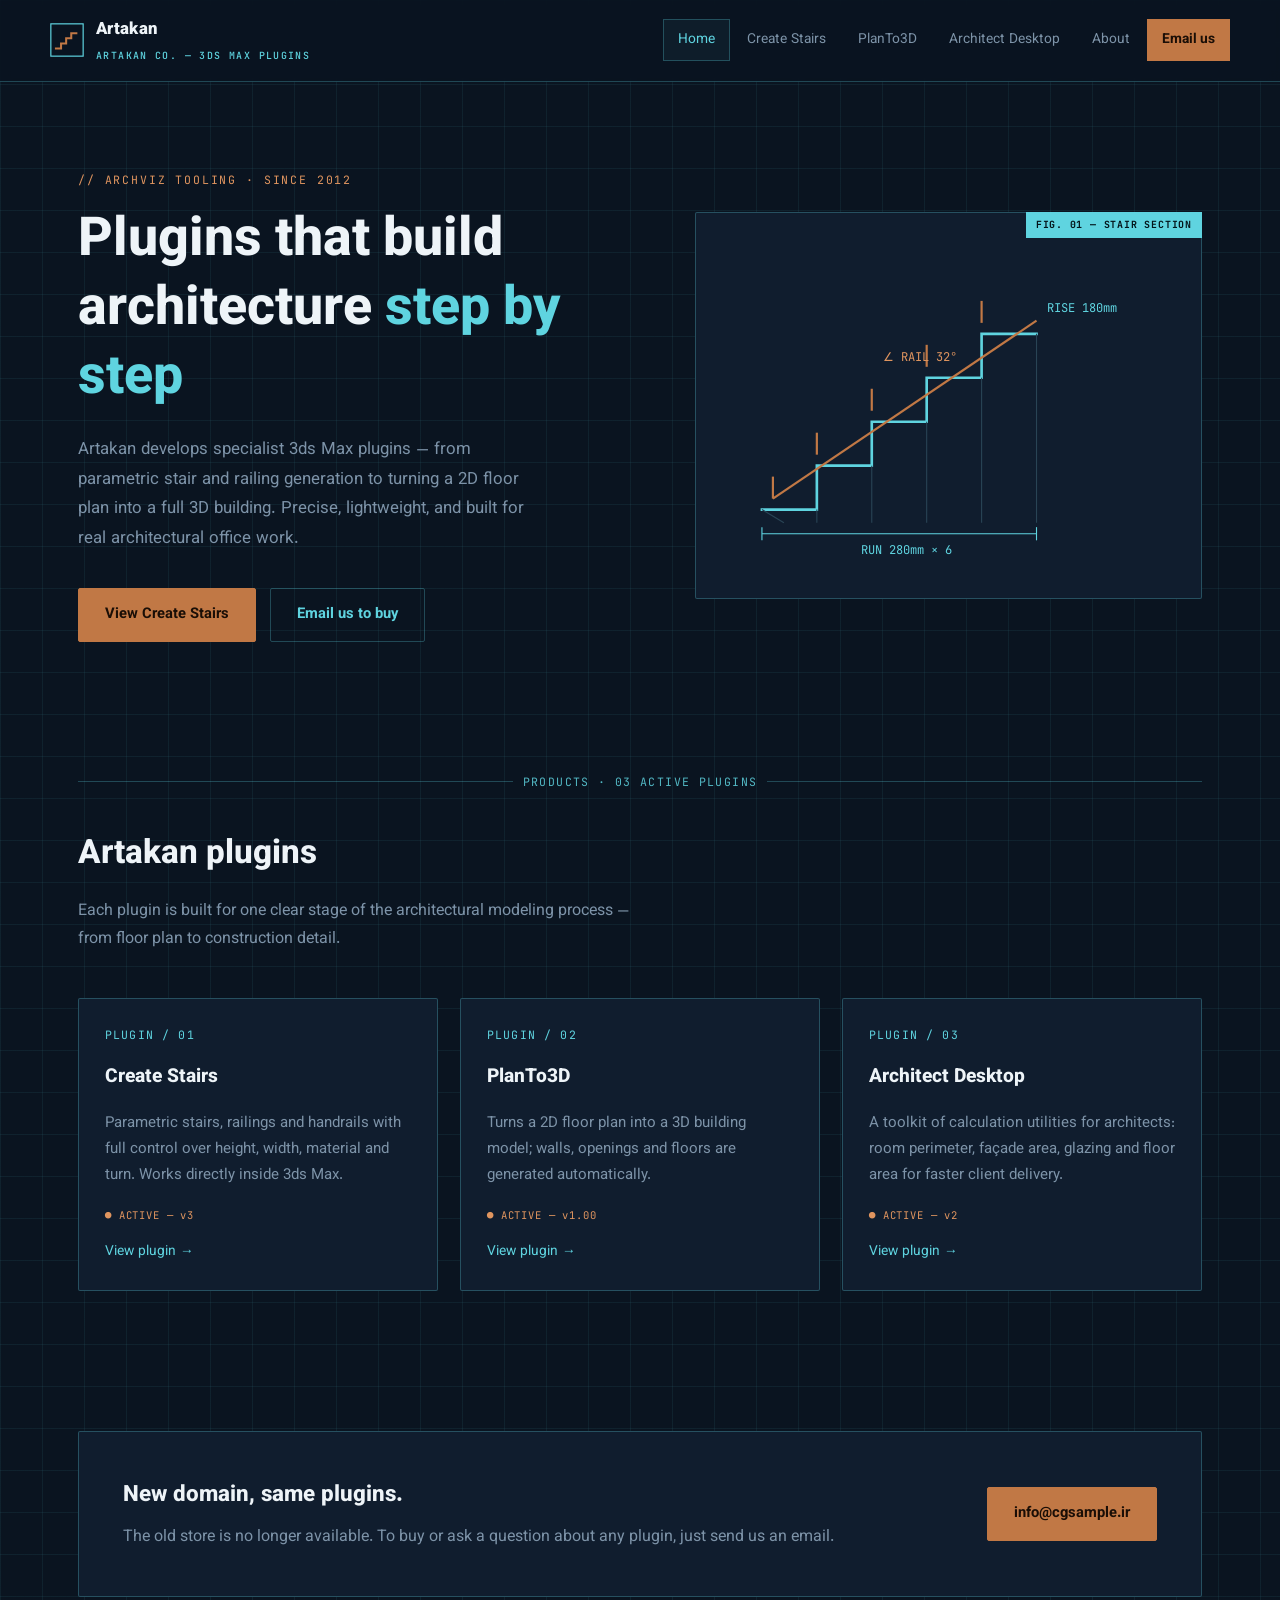
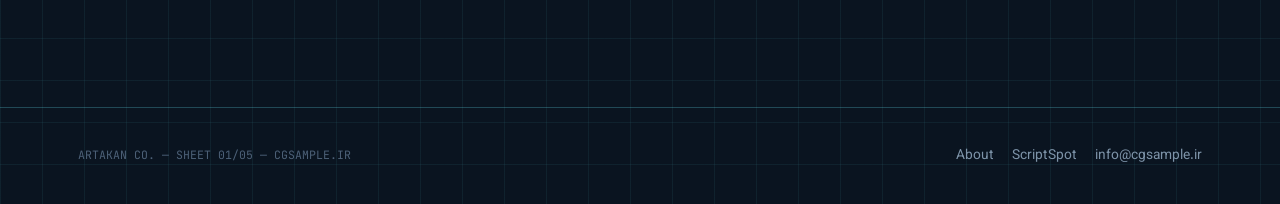
==== index.html @ 7e3c77ea "Update index.html" ====
<!DOCTYPE html>
<html lang="en" dir="ltr">
<head>
<meta charset="UTF-8">
<meta name="viewport" content="width=device-width, initial-scale=1.0">
<title>Artakan | Professional 3ds Max Plugins</title>
<meta name="description" content="Artakan builds specialist 3ds Max plugins for architecture and interior design: Create Stairs, PlanTo3D and Architect Desktop.">
<link rel="stylesheet" href="assets/style.css">
</head>
<body>

<header class="titleblock">
  <div class="wrap tb-row">
    <div class="tb-brand">
      <svg class="tb-mark" viewBox="0 0 40 40" fill="none">
        <rect x="1" y="1" width="38" height="38" stroke="#5fd4e0" stroke-width="1.4"/>
        <path d="M7 30h6v-6h6v-6h6v-6h6" stroke="#c17845" stroke-width="2.4" stroke-linecap="square"/>
      </svg>
      <div class="tb-name">Artakan<span>ARTAKAN CO. — 3DS MAX PLUGINS</span></div>
    </div>
    <nav class="tb-nav">
      <a href="/" class="active">Home</a>
      <a href="/plugin/artakan-create-stairs">Create Stairs</a>
      <a href="planto3d.html">PlanTo3D</a>
      <a href="/plugin/artakan-architect-desktop">Architect Desktop</a>
      <a href="/about">About</a>
      <a href="mailto:info@cgsample.ir" class="tb-cta">Email us</a>
    </nav>
  </div>
</header>

<section class="hero">
  <div class="wrap hero-grid">
    <div>
      <span class="eyebrow">// ARCHVIZ TOOLING · SINCE 2012</span>
      <h1>Plugins that build architecture <em>step by step</em></h1>
      <p class="lead">Artakan develops specialist 3ds Max plugins — from parametric stair and railing generation to turning a 2D floor plan into a full 3D building. Precise, lightweight, and built for real architectural office work.</p>
      <div class="hero-actions">
        <a href="/plugin/artakan-create-stairs" class="btn btn-primary">View Create Stairs</a>
        <a href="mailto:info@cgsample.ir" class="btn btn-ghost">Email us to buy</a>
      </div>
    </div>

    <div class="blueprint-card">
      <span class="tag">FIG. 01 — STAIR SECTION</span>
      <svg class="stair-draw" viewBox="0 0 420 300" fill="none" xmlns="http://www.w3.org/2000/svg">
        <path d="M40 250 H90 V210 H140 V170 H190 V130 H240 V90 H290" stroke="#5fd4e0" stroke-width="2.4" stroke-linecap="square"/>
        <path d="M40 250 L60 262 M90 250 L90 262 M140 210 L140 262 M190 170 L190 262 M240 130 L240 262 M290 90 L290 262" stroke="#294455" stroke-width="1"/>
        <path d="M50 240 L290 78" stroke="#c17845" stroke-width="2"/>
        <line x1="50" y1="240" x2="50" y2="220" stroke="#c17845" stroke-width="2"/>
        <line x1="90" y1="200" x2="90" y2="180" stroke="#c17845" stroke-width="2"/>
        <line x1="140" y1="160" x2="140" y2="140" stroke="#c17845" stroke-width="2"/>
        <line x1="190" y1="120" x2="190" y2="100" stroke="#c17845" stroke-width="2"/>
        <line x1="240" y1="80" x2="240" y2="60" stroke="#c17845" stroke-width="2"/>
        <line x1="40" y1="272" x2="290" y2="272" stroke="#5fd4e0" stroke-width="1"/>
        <line x1="40" y1="266" x2="40" y2="278" stroke="#5fd4e0" stroke-width="1"/>
        <line x1="290" y1="266" x2="290" y2="278" stroke="#5fd4e0" stroke-width="1"/>
        <text class="dim-text" x="130" y="290" fill="#5fd4e0" font-family="JetBrains Mono, monospace" font-size="11">RUN 280mm × 6</text>
        <text class="dim-text" x="300" y="70" fill="#5fd4e0" font-family="JetBrains Mono, monospace" font-size="11">RISE 180mm</text>
        <text class="dim-text" x="150" y="115" fill="#e0955f" font-family="JetBrains Mono, monospace" font-size="11">∠ RAIL 32°</text>
      </svg>
    </div>
  </div>
</section>

<section>
  <div class="wrap">
    <div class="dim"><span class="dim-label">PRODUCTS · 03 ACTIVE PLUGINS</span></div>
    <div class="section-head">
      <h2>Artakan plugins</h2>
      <p>Each plugin is built for one clear stage of the architectural modeling process — from floor plan to construction detail.</p>
    </div>

    <div class="grid-3">
      <div class="card">
        <span class="num">PLUGIN / 01</span>
        <h3>Create Stairs</h3>
        <p>Parametric stairs, railings and handrails with full control over height, width, material and turn. Works directly inside 3ds Max.</p>
        <span class="status">● ACTIVE — v3</span>
        <a href="/plugin/artakan-create-stairs" class="card-link">View plugin →</a>
      </div>
      <div class="card">
        <span class="num">PLUGIN / 02</span>
        <h3>PlanTo3D</h3>
        <p>Turns a 2D floor plan into a 3D building model; walls, openings and floors are generated automatically.</p>
        <span class="status">● ACTIVE — v1.00</span>
        <a href="planto3d.html" class="card-link">View plugin →</a>
      </div>
      <div class="card">
        <span class="num">PLUGIN / 03</span>
        <h3>Architect Desktop</h3>
        <p>A toolkit of calculation utilities for architects: room perimeter, façade area, glazing and floor area for faster client delivery.</p>
        <span class="status">● ACTIVE — v2</span>
        <a href="architect-desktop.html" class="card-link">View plugin →</a>
      </div>
    </div>
  </div>
</section>

<section>
  <div class="wrap">
    <div class="cta-band">
      <div>
        <h3>New domain, same plugins.</h3>
        <p>The old store is no longer available. To buy or ask a question about any plugin, just send us an email.</p>
      </div>
      <a href="mailto:info@cgsample.ir" class="btn btn-primary">info@cgsample.ir</a>
    </div>
  </div>
</section>

<footer>
  <div class="wrap foot-row">
    <span class="mono">ARTAKAN CO. — SHEET 01/05 — CGSAMPLE.IR</span>
    <div class="foot-links">
      <a href="about.html">About</a>
      <a href="https://www.scriptspot.com/3ds-max/scripts/create-stairs">ScriptSpot</a>
      <a href="mailto:info@cgsample.ir">info@cgsample.ir</a>
    </div>
  </div>
</footer>

</body>
</html>
---- assets/style.css ----
/* ===========================================================
   Artakan Company — design tokens
   Concept: the site itself is a drafting sheet. Every plugin
   is an architectural drawing: grid paper, dimension lines,
   a title block, and a staircase that draws itself.
   =========================================================== */

@import url('https://fonts.googleapis.com/css2?family=Vazirmatn:wght@400;500;700;800;900&family=JetBrains+Mono:wght@400;500;700&display=swap');

:root{
  --bg-deep:      #0a1420;
  --bg-panel:     #101d2e;
  --bg-panel-2:   #0d1826;
  --line-cyan:    #5fd4e0;
  --line-cyan-dim:rgba(95,212,224,.28);
  --grid-line:    rgba(95,212,224,.07);
  --copper:       #c17845;
  --copper-bright:#e0955f;
  --text-primary: #eef4f8;
  --text-muted:   #7d93a8;
  --text-dim:     #4d6178;
  --radius: 2px;
}

*{ box-sizing:border-box; }
html{ scroll-behavior:smooth; }

body{
  margin:0;
  background:
    linear-gradient(var(--grid-line) 1px, transparent 1px),
    linear-gradient(90deg, var(--grid-line) 1px, transparent 1px),
    var(--bg-deep);
  background-size: 42px 42px, 42px 42px, auto;
  color:var(--text-primary);
  font-family:'Vazirmatn', sans-serif;
  direction:ltr;
  line-height:1.75;
}

.mono{ font-family:'JetBrains Mono', monospace; direction:ltr; }

a{ color:inherit; text-decoration:none; }
img{ max-width:100%; display:block; }
h1,h2,h3{ margin:0; font-weight:800; }
p{ margin:0; }

.wrap{ max-width:1180px; margin:0 auto; padding:0 28px; }

/* ---------- title-block header ---------- */
header.titleblock{
  border-bottom:1px solid var(--line-cyan-dim);
  background:rgba(10,20,32,.88);
  backdrop-filter:blur(6px);
  position:sticky; top:0; z-index:50;
}
.tb-row{
  display:flex; align-items:center; justify-content:space-between;
  padding:16px 0;
}
.tb-brand{ display:flex; align-items:center; gap:12px; }
.tb-mark{ width:34px; height:34px; flex:none; }
.tb-name{ font-weight:900; font-size:1.05rem; letter-spacing:.02em; }
.tb-name span{ display:block; font-family:'JetBrains Mono',monospace; direction:ltr; font-size:.62rem; font-weight:500; color:var(--line-cyan); letter-spacing:.14em; margin-top:2px; }

nav.tb-nav{ display:flex; gap:2px; align-items:center; }
nav.tb-nav a{
  font-size:.86rem; padding:8px 14px; border:1px solid transparent;
  color:var(--text-muted); transition:.15s;
}
nav.tb-nav a:hover, nav.tb-nav a.active{
  color:var(--line-cyan); border-color:var(--line-cyan-dim);
  background:rgba(95,212,224,.05);
}
.tb-cta{
  background:var(--copper) !important; color:#1a0e06 !important; font-weight:700;
  border-color:var(--copper) !important;
}
.tb-cta:hover{ background:var(--copper-bright) !important; }

/* ---------- dimension-line divider (structural device) ---------- */
.dim{
  display:flex; align-items:center; gap:10px;
  color:var(--line-cyan); margin:0 0 34px;
  font-family:'JetBrains Mono',monospace; font-size:.72rem; letter-spacing:.12em;
  direction:ltr;
}
.dim::before, .dim::after{ content:''; flex:1; height:1px; background:var(--line-cyan-dim); position:relative; }
.dim::before{ margin-left:0; }
.dim-label{ white-space:nowrap; opacity:.85; }

/* ---------- hero ---------- */
.hero{ padding:88px 0 60px; position:relative; overflow:hidden; }
.hero-grid{ display:grid; grid-template-columns:1.05fr .95fr; gap:56px; align-items:center; }
.eyebrow{
  font-family:'JetBrains Mono',monospace; direction:ltr; text-align:left;
  font-size:.72rem; letter-spacing:.16em; color:var(--copper-bright);
  margin-bottom:18px; display:block;
}
.hero h1{ font-size:clamp(2.1rem,4.2vw,3.4rem); line-height:1.28; }
.hero h1 em{ font-style:normal; color:var(--line-cyan); }
.hero p.lead{ color:var(--text-muted); font-size:1.05rem; margin-top:22px; max-width:52ch; }
.hero-actions{ display:flex; gap:14px; margin-top:34px; flex-wrap:wrap; }

.btn{
  display:inline-flex; align-items:center; gap:8px;
  padding:13px 26px; border-radius:var(--radius); font-weight:700; font-size:.92rem;
  border:1px solid var(--line-cyan-dim); transition:.15s;
}
.btn-primary{ background:var(--copper); color:#1a0e06; border-color:var(--copper); }
.btn-primary:hover{ background:var(--copper-bright); transform:translateY(-1px); }
.btn-ghost{ color:var(--line-cyan); }
.btn-ghost:hover{ background:rgba(95,212,224,.08); }

/* staircase blueprint drawing */
.blueprint-card{
  border:1px solid var(--line-cyan-dim); background:var(--bg-panel);
  border-radius:var(--radius); padding:22px; position:relative;
}
.blueprint-card .tag{
  position:absolute; top:-1px; right:-1px; background:var(--line-cyan); color:#04141a;
  font-family:'JetBrains Mono',monospace; font-size:.62rem; font-weight:700;
  padding:4px 10px; letter-spacing:.08em; direction:ltr;
}
.stair-draw path, .stair-draw line{
  stroke-dasharray: 900; stroke-dashoffset:900;
  animation: draw 2.6s ease forwards;
}
.stair-draw .dim-text{ opacity:0; animation: fadein .6s ease forwards; animation-delay:2.2s; }
@keyframes draw{ to{ stroke-dashoffset:0; } }
@keyframes fadein{ to{ opacity:1; } }
@media (prefers-reduced-motion:reduce){
  .stair-draw path, .stair-draw line{ animation:none; stroke-dashoffset:0; }
  .stair-draw .dim-text{ animation:none; opacity:1; }
}

/* ---------- sections ---------- */
section{ padding:70px 0; }
.section-head{ max-width:64ch; margin-bottom:44px; }
.section-head h2{ font-size:clamp(1.5rem,2.6vw,2.1rem); }
.section-head p{ color:var(--text-muted); margin-top:14px; }

/* product cards */
.grid-3{ display:grid; grid-template-columns:repeat(3,1fr); gap:22px; }
.card{
  background:var(--bg-panel); border:1px solid var(--line-cyan-dim);
  border-radius:var(--radius); padding:26px; display:flex; flex-direction:column; gap:16px;
  transition:.2s; position:relative; overflow:hidden;
}
.card:hover{ border-color:var(--line-cyan); transform:translateY(-3px); }
.card .num{ font-family:'JetBrains Mono',monospace; color:var(--line-cyan); font-size:.72rem; letter-spacing:.1em; direction:ltr; }
.card h3{ font-size:1.2rem; }
.card p{ color:var(--text-muted); font-size:.94rem; }
.card .status{
  font-family:'JetBrains Mono',monospace; font-size:.66rem; direction:ltr;
  color:var(--copper-bright); letter-spacing:.08em; margin-top:auto;
}
.card-link{ font-size:.86rem; color:var(--line-cyan); display:inline-flex; align-items:center; gap:6px; }

/* feature list with dimension tick style */
.feature-list{ display:grid; grid-template-columns:repeat(2,1fr); gap:18px; }
.feature{ display:flex; gap:14px; align-items:flex-start; padding:16px 0; border-top:1px solid var(--grid-line); }
.feature .idx{ font-family:'JetBrains Mono',monospace; color:var(--copper-bright); font-size:.78rem; padding-top:2px; direction:ltr; }
.feature h4{ font-size:1rem; margin:0 0 6px; font-weight:700; }
.feature p{ color:var(--text-muted); font-size:.9rem; }

/* product hero image panel */
.shot{
  border:1px solid var(--line-cyan-dim); background:var(--bg-panel); border-radius:var(--radius);
  padding:14px;
}
.shot img{ border-radius:1px; }

/* CTA band */
.cta-band{
  background:var(--bg-panel); border:1px solid var(--line-cyan-dim); border-radius:var(--radius);
  padding:44px; display:flex; align-items:center; justify-content:space-between; gap:24px; flex-wrap:wrap;
}
.cta-band h3{ font-size:1.4rem; }
.cta-band p{ color:var(--text-muted); margin-top:8px; }

/* about page bits */
.stamp{
  border:1px dashed var(--line-cyan-dim); padding:20px; border-radius:var(--radius);
  font-family:'JetBrains Mono',monospace; font-size:.78rem; color:var(--text-muted); direction:ltr;
  text-align:left;
}

/* footer as title-block stamp */
footer{ border-top:1px solid var(--line-cyan-dim); padding:36px 0; margin-top:40px; }
.foot-row{ display:flex; justify-content:space-between; flex-wrap:wrap; gap:18px; align-items:center; }
.foot-row .mono{ color:var(--text-dim); font-size:.72rem; }
.foot-links{ display:flex; gap:18px; }
.foot-links a{ color:var(--text-muted); font-size:.86rem; }
.foot-links a:hover{ color:var(--line-cyan); }

/* video / tutorial cards */
.grid-2{ display:grid; grid-template-columns:repeat(2,1fr); gap:22px; }
.video-card{
  background:var(--bg-panel); border:1px solid var(--line-cyan-dim); border-radius:var(--radius);
  overflow:hidden; display:block; transition:.2s;
}
.video-card:hover{ border-color:var(--line-cyan); transform:translateY(-3px); }
.video-thumb{ position:relative; aspect-ratio:16/9; background:#04141a; overflow:hidden; }
.video-thumb img{ width:100%; height:100%; object-fit:cover; }
.video-play{
  position:absolute; inset:0; display:flex; align-items:center; justify-content:center;
}
.video-play svg{ width:52px; height:52px; filter:drop-shadow(0 2px 6px rgba(0,0,0,.5)); }
.video-body{ padding:16px 18px; }
.video-body h4{ font-size:.98rem; font-weight:700; margin:0 0 8px; line-height:1.4; }
.video-meta{
  display:flex; align-items:center; justify-content:space-between;
  font-family:'JetBrains Mono',monospace; font-size:.68rem; letter-spacing:.06em; direction:ltr;
}
.video-meta .src{ color:var(--copper-bright); }
.video-meta .watch{ color:var(--line-cyan); }

@media (max-width:860px){
  .hero-grid{ grid-template-columns:1fr; }
  .grid-3{ grid-template-columns:1fr; }
  .grid-2{ grid-template-columns:1fr; }
  .feature-list{ grid-template-columns:1fr; }
  nav.tb-nav{ display:none; }
  .cta-band{ flex-direction:column; align-items:flex-start; }
}
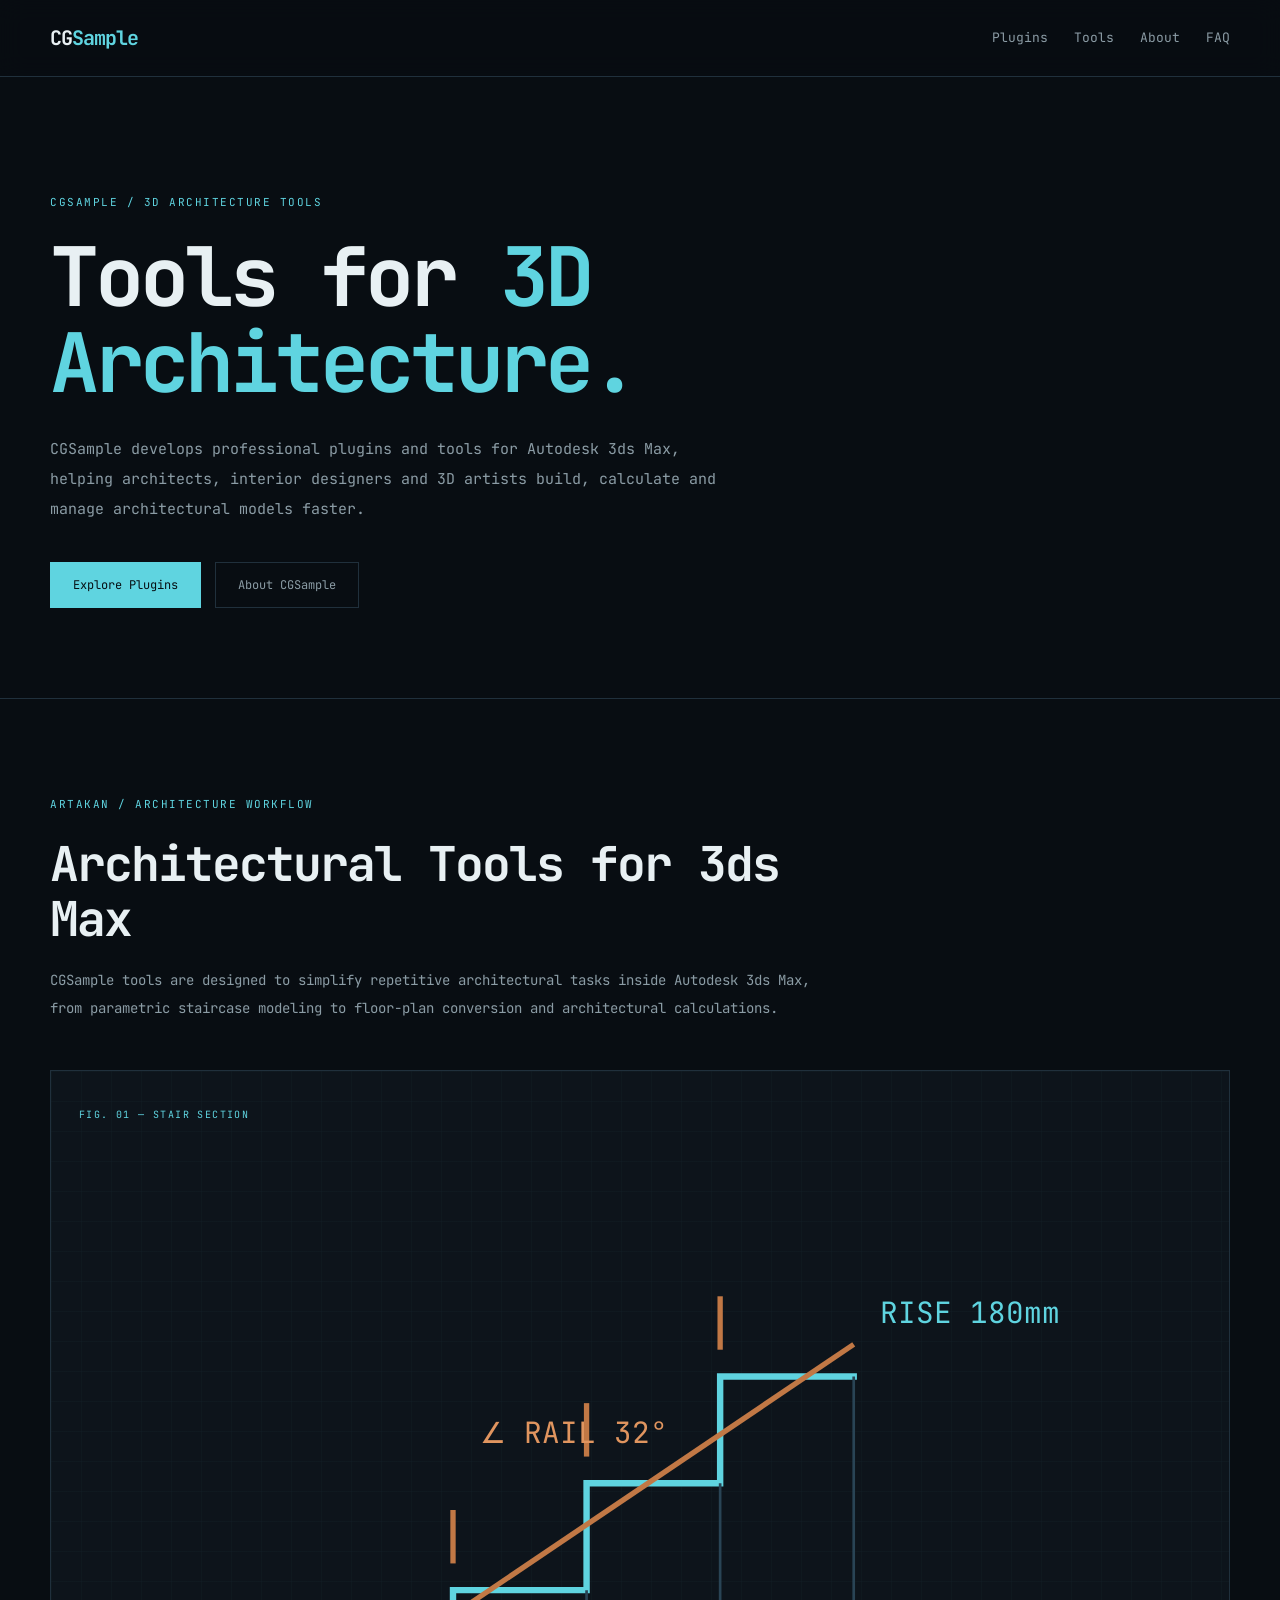
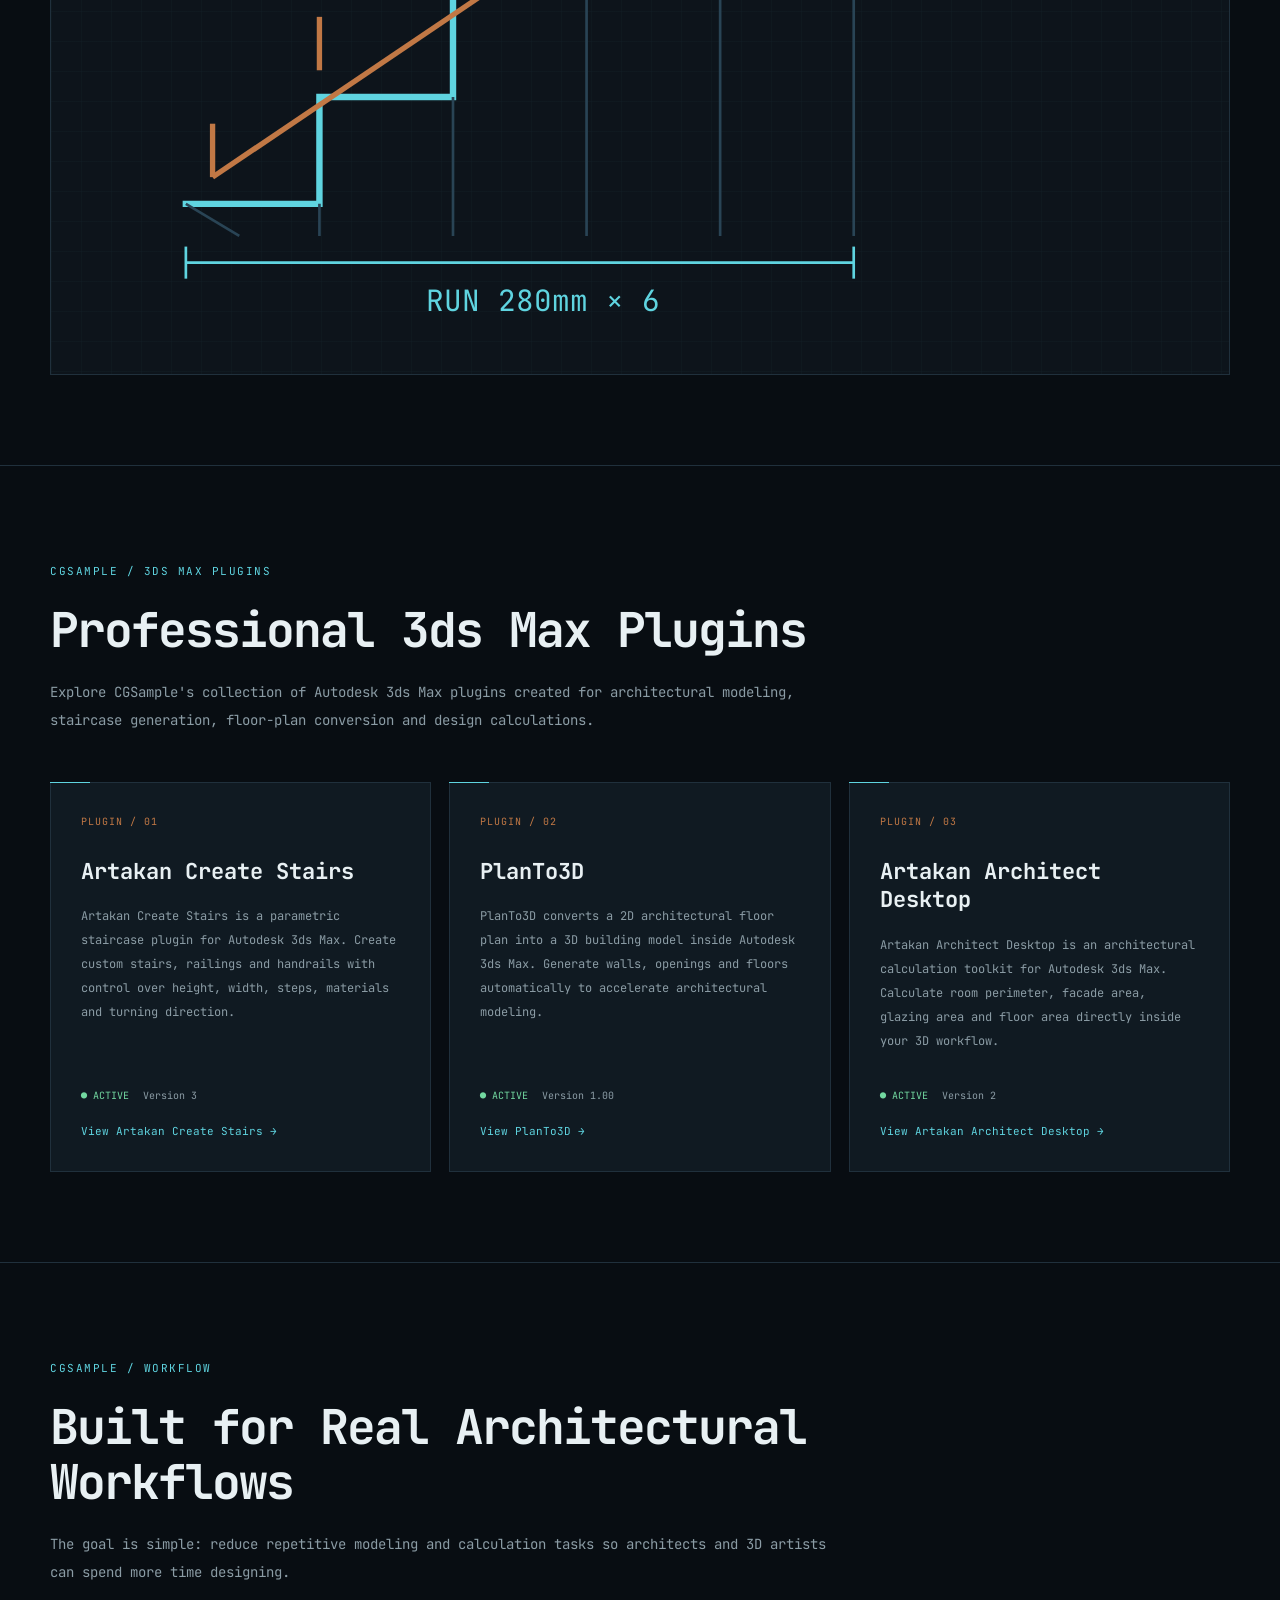
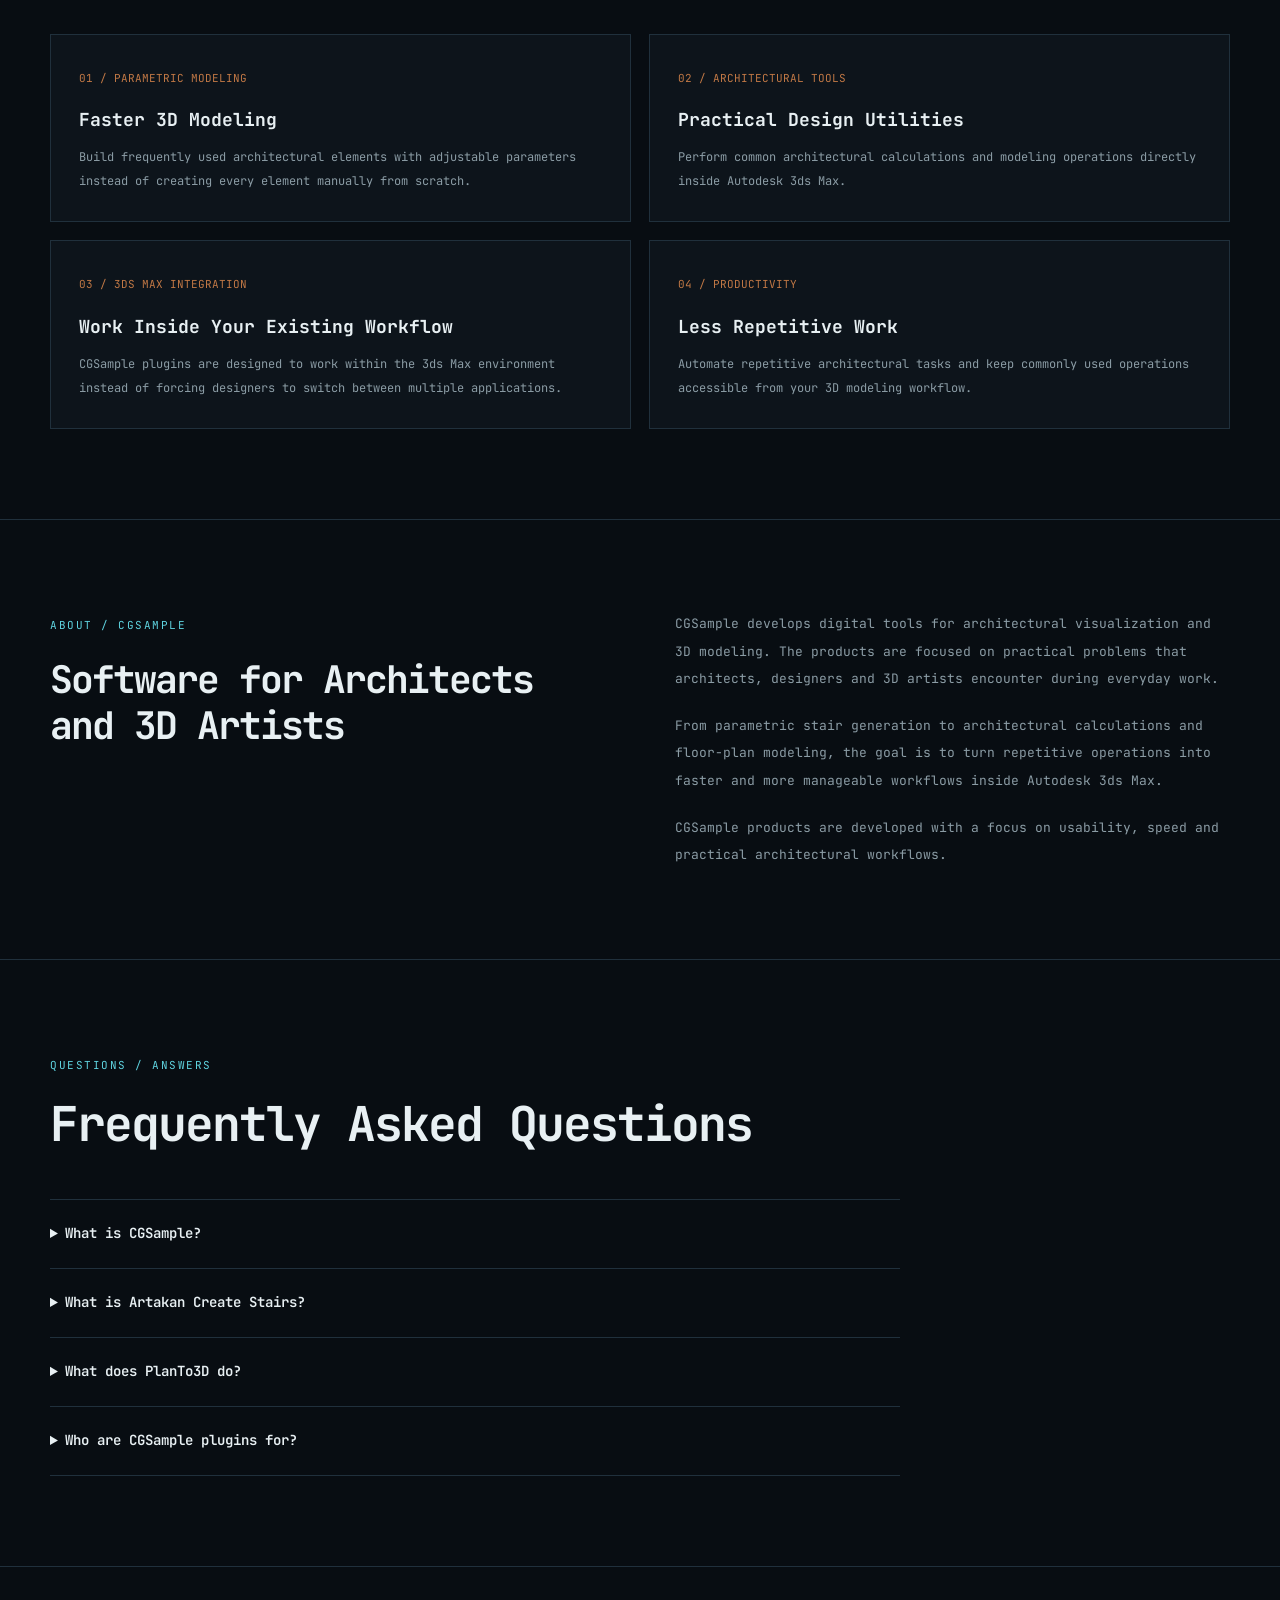
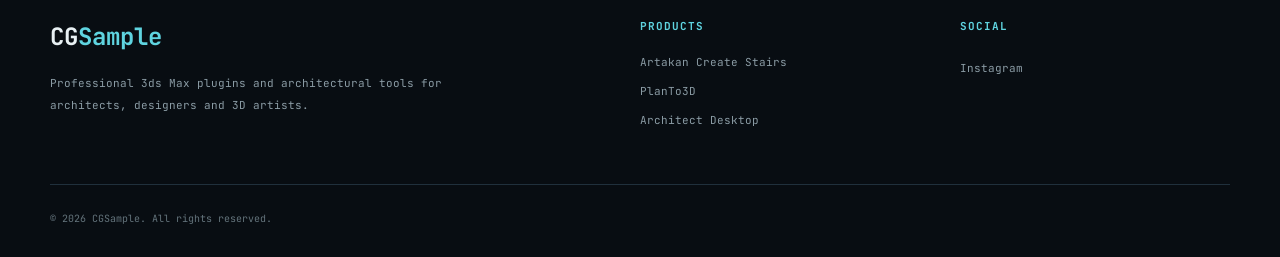
==== commit d2c83d6a: "Update index.html" ====
--- a/index.html
+++ b/index.html
@@ -1,124 +1,1587 @@
+
 <!DOCTYPE html>
 <html lang="en" dir="ltr">
+
 <head>
-<meta charset="UTF-8">
-<meta name="viewport" content="width=device-width, initial-scale=1.0">
-<title>Artakan | Professional 3ds Max Plugins</title>
-<meta name="description" content="Artakan builds specialist 3ds Max plugins for architecture and interior design: Create Stairs, PlanTo3D and Architect Desktop.">
-<link rel="stylesheet" href="assets/style.css">
+
+  <!-- =========================
+       BASIC SEO
+  ========================== -->
+
+  <meta charset="UTF-8">
+
+  <meta
+    name="viewport"
+    content="width=device-width, initial-scale=1.0"
+  >
+
+  <title>
+    CGSample — 3ds Max Plugins & Architectural Tools
+  </title>
+
+  <meta
+    name="description"
+    content="CGSample creates professional Autodesk 3ds Max plugins and architectural tools for architects, interior designers and 3D artists. Explore Artakan Create Stairs, PlanTo3D and Architect Desktop."
+  >
+
+  <meta
+    name="robots"
+    content="index, follow, max-image-preview:large, max-snippet:-1, max-video-preview:-1"
+  >
+
+  <meta
+    name="author"
+    content="CGSample"
+  >
+
+  <meta
+    name="theme-color"
+    content="#0b1117"
+  >
+
+  <link
+    rel="canonical"
+    href="https://cgsample.ir/"
+  >
+
+
+  <!-- =========================
+       OPEN GRAPH
+  ========================== -->
+
+  <meta
+    property="og:type"
+    content="website"
+  >
+
+  <meta
+    property="og:title"
+    content="CGSample — 3ds Max Plugins & Architectural Tools"
+  >
+
+  <meta
+    property="og:description"
+    content="Professional Autodesk 3ds Max plugins for architecture, 3D modeling and design workflows."
+  >
+
+  <meta
+    property="og:url"
+    content="https://cgsample.ir/"
+  >
+
+  <meta
+    property="og:site_name"
+    content="CGSample"
+  >
+
+  <meta
+    property="og:locale"
+    content="en_US"
+  >
+
+  <!-- Replace with your real OG image -->
+  <meta
+    property="og:image"
+    content="https://cgsample.ir/assets/images/og-image.jpg"
+  >
+
+  <meta
+    property="og:image:width"
+    content="1200"
+  >
+
+  <meta
+    property="og:image:height"
+    content="630"
+  >
+
+  <meta
+    property="og:image:alt"
+    content="CGSample — Autodesk 3ds Max Plugins and Architectural Tools"
+  >
+
+
+  <!-- =========================
+       TWITTER / X CARD
+  ========================== -->
+
+  <meta
+    name="twitter:card"
+    content="summary_large_image"
+  >
+
+  <meta
+    name="twitter:title"
+    content="CGSample — 3ds Max Plugins & Architectural Tools"
+  >
+
+  <meta
+    name="twitter:description"
+    content="Professional Autodesk 3ds Max plugins for architects, designers and 3D artists."
+  >
+
+  <meta
+    name="twitter:image"
+    content="https://cgsample.ir/assets/images/og-image.jpg"
+  >
+
+
+  <!-- =========================
+       FAVICON
+  ========================== -->
+
+<link rel="icon" href="/assets/favicon.ico" sizes="any">
+<link rel="icon" type="image/png" sizes="32x32" href="/assets/favicon-32.png">
+<link rel="apple-touch-icon" sizes="180x180" href="/assets/favicon-180.png">
+
+
+  <!-- =========================
+       PRECONNECT / FONTS
+  ========================== -->
+
+  <link
+    rel="preconnect"
+    href="https://fonts.googleapis.com"
+  >
+
+  <link
+    rel="preconnect"
+    href="https://fonts.gstatic.com"
+    crossorigin
+  >
+
+  <link
+    href="https://fonts.googleapis.com/css2?family=JetBrains+Mono:wght@400;500;600;700&display=swap"
+    rel="stylesheet"
+  >
+
+
+  <!-- =========================
+       STRUCTURED DATA
+  ========================== -->
+
+  <script type="application/ld+json">
+  {
+    "@context": "https://schema.org",
+    "@type": "Organization",
+    "@id": "https://cgsample.ir/#organization",
+    "name": "CGSample",
+    "url": "https://cgsample.ir/",
+    "logo": {
+      "@type": "ImageObject",
+      "url": "https://cgsample.ir/assets/images/logo.png"
+    },
+    "description": "CGSample creates professional Autodesk 3ds Max plugins and architectural tools for architects, interior designers and 3D artists."
+  }
+  </script>
+
+
+  <script type="application/ld+json">
+  {
+    "@context": "https://schema.org",
+    "@type": "WebSite",
+    "@id": "https://cgsample.ir/#website",
+    "url": "https://cgsample.ir/",
+    "name": "CGSample",
+    "publisher": {
+      "@id": "https://cgsample.ir/#organization"
+    }
+  }
+  </script>
+
+
+  <!-- =========================
+       STYLES
+  ========================== -->
+
+  <style>
+
+    :root {
+      --bg: #080d12;
+      --bg-soft: #0d141b;
+      --card: #101a22;
+      --border: #20303c;
+      --text: #e8f0f3;
+      --muted: #8b9ca5;
+      --cyan: #5fd4e0;
+      --orange: #c17845;
+      --orange-light: #e0955f;
+      --max-width: 1180px;
+    }
+
+    * {
+      box-sizing: border-box;
+      margin: 0;
+      padding: 0;
+    }
+
+    html {
+      scroll-behavior: smooth;
+    }
+
+    body {
+      background: var(--bg);
+      color: var(--text);
+      font-family: "JetBrains Mono", monospace;
+      line-height: 1.7;
+    }
+
+    a {
+      color: inherit;
+      text-decoration: none;
+    }
+
+    img {
+      max-width: 100%;
+      display: block;
+    }
+
+    .container {
+      width: min(100% - 40px, var(--max-width));
+      margin-inline: auto;
+    }
+
+
+    /* =========================
+       HEADER
+    ========================== */
+
+    header {
+      border-bottom: 1px solid var(--border);
+      background: rgba(8, 13, 18, .92);
+      position: sticky;
+      top: 0;
+      z-index: 100;
+      backdrop-filter: blur(12px);
+    }
+
+    .nav {
+      min-height: 76px;
+      display: flex;
+      align-items: center;
+      justify-content: space-between;
+      gap: 30px;
+    }
+
+    .logo {
+      font-size: 20px;
+      font-weight: 700;
+      letter-spacing: -1px;
+    }
+
+    .logo span {
+      color: var(--cyan);
+    }
+
+    nav {
+      display: flex;
+      align-items: center;
+      gap: 26px;
+    }
+
+    nav a {
+      color: var(--muted);
+      font-size: 13px;
+      transition: color .2s ease;
+    }
+
+    nav a:hover {
+      color: var(--cyan);
+    }
+
+
+    /* =========================
+       HERO
+    ========================== */
+
+    .hero {
+      padding: 110px 0 90px;
+      border-bottom: 1px solid var(--border);
+    }
+
+    .eyebrow {
+      display: inline-block;
+      color: var(--cyan);
+      font-size: 11px;
+      letter-spacing: 1.5px;
+      margin-bottom: 22px;
+    }
+
+    .hero h1 {
+      max-width: 850px;
+      font-size: clamp(42px, 7vw, 82px);
+      line-height: 1.05;
+      letter-spacing: -4px;
+      margin-bottom: 28px;
+    }
+
+    .hero h1 span {
+      color: var(--cyan);
+    }
+
+    .hero-description {
+      max-width: 700px;
+      color: var(--muted);
+      font-size: 15px;
+      line-height: 2;
+    }
+
+    .hero-actions {
+      display: flex;
+      flex-wrap: wrap;
+      gap: 14px;
+      margin-top: 38px;
+    }
+
+    .btn {
+      display: inline-flex;
+      align-items: center;
+      justify-content: center;
+      min-height: 46px;
+      padding: 0 22px;
+      border: 1px solid var(--border);
+      font-size: 12px;
+      transition: all .2s ease;
+    }
+
+    .btn-primary {
+      background: var(--cyan);
+      color: #071014;
+      border-color: var(--cyan);
+    }
+
+    .btn-primary:hover {
+      background: transparent;
+      color: var(--cyan);
+    }
+
+    .btn-secondary {
+      color: var(--muted);
+    }
+
+    .btn-secondary:hover {
+      color: var(--cyan);
+      border-color: var(--cyan);
+    }
+
+
+    /* =========================
+       SECTION
+    ========================== */
+
+    section {
+      padding: 90px 0;
+      border-bottom: 1px solid var(--border);
+    }
+
+    .section-header {
+      max-width: 780px;
+      margin-bottom: 48px;
+    }
+
+    .section-header h2 {
+      font-size: clamp(28px, 4vw, 48px);
+      line-height: 1.15;
+      letter-spacing: -2px;
+      margin-bottom: 20px;
+    }
+
+    .section-description {
+      color: var(--muted);
+      font-size: 14px;
+      line-height: 2;
+    }
+
+
+    /* =========================
+       BLUEPRINT
+    ========================== */
+
+    .blueprint-card {
+      border: 1px solid var(--border);
+      background:
+        linear-gradient(
+          rgba(95, 212, 224, .025) 1px,
+          transparent 1px
+        ),
+        linear-gradient(
+          90deg,
+          rgba(95, 212, 224, .025) 1px,
+          transparent 1px
+        ),
+        var(--bg-soft);
+
+      background-size: 30px 30px;
+      padding: 28px;
+      overflow: hidden;
+    }
+
+    .tag {
+      color: var(--cyan);
+      font-size: 10px;
+      letter-spacing: 1.4px;
+    }
+
+    .stair-draw {
+      width: 100%;
+      height: auto;
+      min-height: 300px;
+      margin-top: 10px;
+    }
+
+
+    /* =========================
+       PLUGINS
+    ========================== */
+
+    .grid-3 {
+      display: grid;
+      grid-template-columns: repeat(3, 1fr);
+      gap: 18px;
+    }
+
+    .card {
+      position: relative;
+      border: 1px solid var(--border);
+      background: var(--card);
+      padding: 30px;
+      min-height: 390px;
+      display: flex;
+      flex-direction: column;
+    }
+
+    .card::before {
+      content: "";
+      position: absolute;
+      top: -1px;
+      left: -1px;
+      width: 40px;
+      height: 1px;
+      background: var(--cyan);
+    }
+
+    .num {
+      color: var(--orange);
+      font-size: 10px;
+      letter-spacing: 1px;
+      margin-bottom: 28px;
+    }
+
+    .card h3 {
+      font-size: 22px;
+      line-height: 1.3;
+      margin-bottom: 18px;
+    }
+
+    .card h3 a:hover {
+      color: var(--cyan);
+    }
+
+    .card p {
+      color: var(--muted);
+      font-size: 12px;
+      line-height: 2;
+    }
+
+    .plugin-meta {
+      display: flex;
+      align-items: center;
+      gap: 14px;
+      margin-top: auto;
+      padding-top: 30px;
+    }
+
+    .status {
+      color: #72d8a0;
+      font-size: 10px;
+    }
+
+    .version {
+      color: var(--muted);
+      font-size: 10px;
+    }
+
+    .card-link {
+      display: inline-block;
+      color: var(--cyan);
+      font-size: 11px;
+      margin-top: 18px;
+    }
+
+    .card-link:hover {
+      color: var(--orange-light);
+    }
+
+
+    /* =========================
+       ABOUT
+    ========================== */
+
+    .about-grid {
+      display: grid;
+      grid-template-columns: 1fr 1fr;
+      gap: 70px;
+      align-items: start;
+    }
+
+    .about-grid h2 {
+      font-size: 38px;
+      line-height: 1.2;
+      letter-spacing: -2px;
+    }
+
+    .about-text {
+      color: var(--muted);
+      font-size: 13px;
+      line-height: 2.1;
+    }
+
+    .about-text p + p {
+      margin-top: 20px;
+    }
+
+
+    /* =========================
+       FEATURES
+    ========================== */
+
+    .feature-grid {
+      display: grid;
+      grid-template-columns: repeat(2, 1fr);
+      gap: 18px;
+    }
+
+    .feature {
+      border: 1px solid var(--border);
+      padding: 28px;
+      background: var(--bg-soft);
+    }
+
+    .feature-number {
+      color: var(--orange);
+      font-size: 11px;
+    }
+
+    .feature h3 {
+      margin: 15px 0 10px;
+      font-size: 18px;
+    }
+
+    .feature p {
+      color: var(--muted);
+      font-size: 12px;
+      line-height: 2;
+    }
+
+
+    /* =========================
+       FAQ
+    ========================== */
+
+    .faq {
+      max-width: 850px;
+    }
+
+    details {
+      border-top: 1px solid var(--border);
+      padding: 22px 0;
+    }
+
+    details:last-child {
+      border-bottom: 1px solid var(--border);
+    }
+
+    summary {
+      cursor: pointer;
+      font-size: 14px;
+      font-weight: 600;
+    }
+
+    details p {
+      color: var(--muted);
+      font-size: 12px;
+      line-height: 2;
+      padding-top: 16px;
+    }
+
+
+    /* =========================
+       FOOTER
+    ========================== */
+
+    footer {
+      padding: 50px 0 30px;
+    }
+
+    .footer-grid {
+      display: grid;
+      grid-template-columns: 2fr 1fr 1fr;
+      gap: 50px;
+      padding-bottom: 45px;
+    }
+
+    .footer-brand {
+      max-width: 420px;
+    }
+
+    .footer-brand h2 {
+      font-size: 24px;
+      margin-bottom: 15px;
+    }
+
+    .footer-brand p {
+      color: var(--muted);
+      font-size: 11px;
+      line-height: 2;
+    }
+
+    .footer-column h3 {
+      font-size: 11px;
+      color: var(--cyan);
+      margin-bottom: 18px;
+      letter-spacing: 1px;
+    }
+
+    .footer-column a {
+      display: block;
+      color: var(--muted);
+      font-size: 11px;
+      margin-bottom: 10px;
+    }
+
+    .footer-column a:hover {
+      color: var(--cyan);
+    }
+
+    .social-link {
+      display: inline-block !important;
+      margin-right: 15px;
+    }
+
+    .copyright {
+      border-top: 1px solid var(--border);
+      padding-top: 25px;
+      color: #64747c;
+      font-size: 10px;
+    }
+
+
+    /* =========================
+       RESPONSIVE
+    ========================== */
+
+    @media (max-width: 850px) {
+
+      .grid-3 {
+        grid-template-columns: 1fr;
+      }
+
+      .about-grid {
+        grid-template-columns: 1fr;
+        gap: 35px;
+      }
+
+      .feature-grid {
+        grid-template-columns: 1fr;
+      }
+
+      .footer-grid {
+        grid-template-columns: 1fr 1fr;
+      }
+
+      nav {
+        display: none;
+      }
+
+    }
+
+    @media (max-width: 550px) {
+
+      .container {
+        width: min(100% - 28px, var(--max-width));
+      }
+
+      .hero {
+        padding: 75px 0 60px;
+      }
+
+      .hero h1 {
+        font-size: 42px;
+        letter-spacing: -2px;
+      }
+
+      section {
+        padding: 65px 0;
+      }
+
+      .blueprint-card {
+        padding: 12px;
+      }
+
+      .stair-draw {
+        min-height: auto;
+      }
+
+      .footer-grid {
+        grid-template-columns: 1fr;
+        gap: 35px;
+      }
+
+    }
+
+  </style>
+
 </head>
+
+
 <body>
 
-<header class="titleblock">
-  <div class="wrap tb-row">
-    <div class="tb-brand">
-      <svg class="tb-mark" viewBox="0 0 40 40" fill="none">
-        <rect x="1" y="1" width="38" height="38" stroke="#5fd4e0" stroke-width="1.4"/>
-        <path d="M7 30h6v-6h6v-6h6v-6h6" stroke="#c17845" stroke-width="2.4" stroke-linecap="square"/>
-      </svg>
-      <div class="tb-name">Artakan<span>ARTAKAN CO. — 3DS MAX PLUGINS</span></div>
+
+  <!-- =========================
+       HEADER
+  ========================== -->
+
+  <header>
+
+    <div class="container nav">
+
+      <a
+        href="/"
+        class="logo"
+        aria-label="CGSample Home"
+      >
+        CG<span>Sample</span>
+      </a>
+
+      <nav aria-label="Main navigation">
+
+        <a href="#plugins">
+          Plugins
+        </a>
+
+        <a href="#tools">
+          Tools
+        </a>
+
+        <a href="#about">
+          About
+        </a>
+
+        <a href="#faq">
+          FAQ
+        </a>
+
+      </nav>
+
     </div>
-    <nav class="tb-nav">
-      <a href="/" class="active">Home</a>
-      <a href="/plugin/artakan-create-stairs">Create Stairs</a>
-      <a href="planto3d.html">PlanTo3D</a>
-      <a href="/plugin/artakan-architect-desktop">Architect Desktop</a>
-      <a href="/about">About</a>
-      <a href="mailto:info@cgsample.ir" class="tb-cta">Email us</a>
-    </nav>
-  </div>
-</header>
-
-<section class="hero">
-  <div class="wrap hero-grid">
-    <div>
-      <span class="eyebrow">// ARCHVIZ TOOLING · SINCE 2012</span>
-      <h1>Plugins that build architecture <em>step by step</em></h1>
-      <p class="lead">Artakan develops specialist 3ds Max plugins — from parametric stair and railing generation to turning a 2D floor plan into a full 3D building. Precise, lightweight, and built for real architectural office work.</p>
-      <div class="hero-actions">
-        <a href="/plugin/artakan-create-stairs" class="btn btn-primary">View Create Stairs</a>
-        <a href="mailto:info@cgsample.ir" class="btn btn-ghost">Email us to buy</a>
+
+  </header>
+
+
+  <main>
+
+
+    <!-- =========================
+         HERO
+    ========================== -->
+
+    <section class="hero">
+
+      <div class="container">
+
+        <span class="eyebrow">
+          CGSAMPLE / 3D ARCHITECTURE TOOLS
+        </span>
+
+        <h1>
+          Tools for
+          <span>3D Architecture.</span>
+        </h1>
+
+        <p class="hero-description">
+          CGSample develops professional plugins and tools for Autodesk
+          3ds Max, helping architects, interior designers and 3D artists
+          build, calculate and manage architectural models faster.
+        </p>
+
+        <div class="hero-actions">
+
+          <a
+            href="#plugins"
+            class="btn btn-primary"
+          >
+            Explore Plugins
+          </a>
+
+          <a
+            href="#about"
+            class="btn btn-secondary"
+          >
+            About CGSample
+          </a>
+
+        </div>
+
       </div>
+
+    </section>
+
+
+    <!-- =========================
+         STAIR SECTION
+    ========================== -->
+
+    <section
+      id="tools"
+      aria-labelledby="tools-title"
+    >
+
+      <div class="container">
+
+        <div class="section-header">
+
+          <span class="eyebrow">
+            ARTAKAN / ARCHITECTURE WORKFLOW
+          </span>
+
+          <h2 id="tools-title">
+            Architectural Tools for 3ds Max
+          </h2>
+
+          <p class="section-description">
+            CGSample tools are designed to simplify repetitive architectural
+            tasks inside Autodesk 3ds Max, from parametric staircase modeling
+            to floor-plan conversion and architectural calculations.
+          </p>
+
+        </div>
+
+
+        <div class="blueprint-card">
+
+          <span class="tag">
+            FIG. 01 — STAIR SECTION
+          </span>
+
+          <svg
+            class="stair-draw"
+            viewBox="0 0 420 300"
+            fill="none"
+            xmlns="http://www.w3.org/2000/svg"
+            role="img"
+            aria-labelledby="stair-drawing-title stair-drawing-desc"
+          >
+
+            <title id="stair-drawing-title">
+              Parametric staircase section drawing
+            </title>
+
+            <desc id="stair-drawing-desc">
+              Technical staircase section showing six steps,
+              a 280 millimeter run, a 180 millimeter rise and
+              a 32 degree railing angle.
+            </desc>
+
+            <path
+              d="M40 250 H90 V210 H140 V170 H190 V130 H240 V90 H290"
+              stroke="#5fd4e0"
+              stroke-width="2.4"
+              stroke-linecap="square"
+            />
+
+            <path
+              d="M40 250 L60 262
+                 M90 250 L90 262
+                 M140 210 L140 262
+                 M190 170 L190 262
+                 M240 130 L240 262
+                 M290 90 L290 262"
+              stroke="#294455"
+              stroke-width="1"
+            />
+
+            <path
+              d="M50 240 L290 78"
+              stroke="#c17845"
+              stroke-width="2"
+            />
+
+            <line
+              x1="50"
+              y1="240"
+              x2="50"
+              y2="220"
+              stroke="#c17845"
+              stroke-width="2"
+            />
+
+            <line
+              x1="90"
+              y1="200"
+              x2="90"
+              y2="180"
+              stroke="#c17845"
+              stroke-width="2"
+            />
+
+            <line
+              x1="140"
+              y1="160"
+              x2="140"
+              y2="140"
+              stroke="#c17845"
+              stroke-width="2"
+            />
+
+            <line
+              x1="190"
+              y1="120"
+              x2="190"
+              y2="100"
+              stroke="#c17845"
+              stroke-width="2"
+            />
+
+            <line
+              x1="240"
+              y1="80"
+              x2="240"
+              y2="60"
+              stroke="#c17845"
+              stroke-width="2"
+            />
+
+            <line
+              x1="40"
+              y1="272"
+              x2="290"
+              y2="272"
+              stroke="#5fd4e0"
+              stroke-width="1"
+            />
+
+            <line
+              x1="40"
+              y1="266"
+              x2="40"
+              y2="278"
+              stroke="#5fd4e0"
+              stroke-width="1"
+            />
+
+            <line
+              x1="290"
+              y1="266"
+              x2="290"
+              y2="278"
+              stroke="#5fd4e0"
+              stroke-width="1"
+            />
+
+            <text
+              class="dim-text"
+              x="130"
+              y="290"
+              fill="#5fd4e0"
+              font-size="11"
+            >
+              RUN 280mm × 6
+            </text>
+
+            <text
+              class="dim-text"
+              x="300"
+              y="70"
+              fill="#5fd4e0"
+              font-size="11"
+            >
+              RISE 180mm
+            </text>
+
+            <text
+              class="dim-text"
+              x="150"
+              y="115"
+              fill="#e0955f"
+              font-size="11"
+            >
+              ∠ RAIL 32°
+            </text>
+
+          </svg>
+
+        </div>
+
+      </div>
+
+    </section>
+
+
+    <!-- =========================
+         PLUGINS
+    ========================== -->
+
+    <section
+      id="plugins"
+      aria-labelledby="plugins-title"
+    >
+
+      <div class="container">
+
+        <div class="section-header">
+
+          <span class="eyebrow">
+            CGSAMPLE / 3DS MAX PLUGINS
+          </span>
+
+          <h2 id="plugins-title">
+            Professional 3ds Max Plugins
+          </h2>
+
+          <p class="section-description">
+            Explore CGSample's collection of Autodesk 3ds Max plugins
+            created for architectural modeling, staircase generation,
+            floor-plan conversion and design calculations.
+          </p>
+
+        </div>
+
+
+        <div class="grid-3">
+
+
+          <!-- CREATE STAIRS -->
+
+          <article class="card">
+
+            <span class="num">
+              PLUGIN / 01
+            </span>
+
+            <h3>
+              <a href="/plugin/artakan-create-stairs">
+                Artakan Create Stairs
+              </a>
+            </h3>
+
+            <p>
+              Artakan Create Stairs is a parametric staircase plugin
+              for Autodesk 3ds Max. Create custom stairs, railings
+              and handrails with control over height, width, steps,
+              materials and turning direction.
+            </p>
+
+            <div class="plugin-meta">
+
+              <span
+                class="status"
+                aria-label="Plugin status: active"
+              >
+                ● ACTIVE
+              </span>
+
+              <span class="version">
+                Version 3
+              </span>
+
+            </div>
+
+            <a
+              href="/plugin/artakan-create-stairs"
+              class="card-link"
+              aria-label="View Artakan Create Stairs"
+            >
+              View Artakan Create Stairs →
+            </a>
+
+          </article>
+
+
+          <!-- PLANTO3D -->
+
+          <article class="card">
+
+            <span class="num">
+              PLUGIN / 02
+            </span>
+
+            <h3>
+              <a href="/plugin/planto3d">
+                PlanTo3D
+              </a>
+            </h3>
+
+            <p>
+              PlanTo3D converts a 2D architectural floor plan into
+              a 3D building model inside Autodesk 3ds Max. Generate
+              walls, openings and floors automatically to accelerate
+              architectural modeling.
+            </p>
+
+            <div class="plugin-meta">
+
+              <span
+                class="status"
+                aria-label="Plugin status: active"
+              >
+                ● ACTIVE
+              </span>
+
+              <span class="version">
+                Version 1.00
+              </span>
+
+            </div>
+
+            <a
+              href="/plugin/planto3d"
+              class="card-link"
+              aria-label="View PlanTo3D"
+            >
+              View PlanTo3D →
+            </a>
+
+          </article>
+
+
+          <!-- ARCHITECT DESKTOP -->
+
+          <article class="card">
+
+            <span class="num">
+              PLUGIN / 03
+            </span>
+
+            <h3>
+              <a href="/plugin/artakan-architect-desktop">
+                Artakan Architect Desktop
+              </a>
+            </h3>
+
+            <p>
+              Artakan Architect Desktop is an architectural
+              calculation toolkit for Autodesk 3ds Max. Calculate
+              room perimeter, facade area, glazing area and floor
+              area directly inside your 3D workflow.
+            </p>
+
+            <div class="plugin-meta">
+
+              <span
+                class="status"
+                aria-label="Plugin status: active"
+              >
+                ● ACTIVE
+              </span>
+
+              <span class="version">
+                Version 2
+              </span>
+
+            </div>
+
+            <a
+              href="/plugin/artakan-architect-desktop"
+              class="card-link"
+              aria-label="View Artakan Architect Desktop"
+            >
+              View Artakan Architect Desktop →
+            </a>
+
+          </article>
+
+
+        </div>
+
+      </div>
+
+    </section>
+
+
+    <!-- =========================
+         WHY CGSAMPLE
+    ========================== -->
+
+    <section aria-labelledby="workflow-title">
+
+      <div class="container">
+
+        <div class="section-header">
+
+          <span class="eyebrow">
+            CGSAMPLE / WORKFLOW
+          </span>
+
+          <h2 id="workflow-title">
+            Built for Real Architectural Workflows
+          </h2>
+
+          <p class="section-description">
+            The goal is simple: reduce repetitive modeling and calculation
+            tasks so architects and 3D artists can spend more time designing.
+          </p>
+
+        </div>
+
+
+        <div class="feature-grid">
+
+          <article class="feature">
+
+            <span class="feature-number">
+              01 / PARAMETRIC MODELING
+            </span>
+
+            <h3>
+              Faster 3D Modeling
+            </h3>
+
+            <p>
+              Build frequently used architectural elements with
+              adjustable parameters instead of creating every element
+              manually from scratch.
+            </p>
+
+          </article>
+
+
+          <article class="feature">
+
+            <span class="feature-number">
+              02 / ARCHITECTURAL TOOLS
+            </span>
+
+            <h3>
+              Practical Design Utilities
+            </h3>
+
+            <p>
+              Perform common architectural calculations and modeling
+              operations directly inside Autodesk 3ds Max.
+            </p>
+
+          </article>
+
+
+          <article class="feature">
+
+            <span class="feature-number">
+              03 / 3DS MAX INTEGRATION
+            </span>
+
+            <h3>
+              Work Inside Your Existing Workflow
+            </h3>
+
+            <p>
+              CGSample plugins are designed to work within the
+              3ds Max environment instead of forcing designers
+              to switch between multiple applications.
+            </p>
+
+          </article>
+
+
+          <article class="feature">
+
+            <span class="feature-number">
+              04 / PRODUCTIVITY
+            </span>
+
+            <h3>
+              Less Repetitive Work
+            </h3>
+
+            <p>
+              Automate repetitive architectural tasks and keep
+              commonly used operations accessible from your
+              3D modeling workflow.
+            </p>
+
+          </article>
+
+        </div>
+
+      </div>
+
+    </section>
+
+
+    <!-- =========================
+         ABOUT
+    ========================== -->
+
+    <section
+      id="about"
+      aria-labelledby="about-title"
+    >
+
+      <div class="container">
+
+        <div class="about-grid">
+
+          <div>
+
+            <span class="eyebrow">
+              ABOUT / CGSAMPLE
+            </span>
+
+            <h2 id="about-title">
+              Software for Architects and 3D Artists
+            </h2>
+
+          </div>
+
+
+          <div class="about-text">
+
+            <p>
+              CGSample develops digital tools for architectural
+              visualization and 3D modeling. The products are
+              focused on practical problems that architects,
+              designers and 3D artists encounter during everyday work.
+            </p>
+
+            <p>
+              From parametric stair generation to architectural
+              calculations and floor-plan modeling, the goal is to
+              turn repetitive operations into faster and more
+              manageable workflows inside Autodesk 3ds Max.
+            </p>
+
+            <p>
+              CGSample products are developed with a focus on
+              usability, speed and practical architectural workflows.
+            </p>
+
+          </div>
+
+        </div>
+
+      </div>
+
+    </section>
+
+
+    <!-- =========================
+         FAQ
+    ========================== -->
+
+    <section
+      id="faq"
+      aria-labelledby="faq-title"
+    >
+
+      <div class="container">
+
+        <div class="section-header">
+
+          <span class="eyebrow">
+            QUESTIONS / ANSWERS
+          </span>
+
+          <h2 id="faq-title">
+            Frequently Asked Questions
+          </h2>
+
+        </div>
+
+
+        <div class="faq">
+
+          <details>
+
+            <summary>
+              What is CGSample?
+            </summary>
+
+            <p>
+              CGSample is a software and digital tools brand focused
+              on Autodesk 3ds Max plugins and architectural workflows
+              for architects, designers and 3D artists.
+            </p>
+
+          </details>
+
+
+          <details>
+
+            <summary>
+              What is Artakan Create Stairs?
+            </summary>
+
+            <p>
+              Artakan Create Stairs is a parametric staircase plugin
+              for Autodesk 3ds Max that helps users create stairs,
+              railings and handrails with adjustable parameters.
+            </p>
+
+          </details>
+
+
+          <details>
+
+            <summary>
+              What does PlanTo3D do?
+            </summary>
+
+            <p>
+              PlanTo3D is designed to convert 2D architectural floor
+              plans into 3D building elements such as walls, openings
+              and floors inside Autodesk 3ds Max.
+            </p>
+
+          </details>
+
+
+          <details>
+
+            <summary>
+              Who are CGSample plugins for?
+            </summary>
+
+            <p>
+              CGSample plugins are designed primarily for architects,
+              interior designers, architectural visualization artists,
+              3D modelers and other Autodesk 3ds Max users.
+            </p>
+
+          </details>
+
+
+        </div>
+
+      </div>
+
+    </section>
+
+
+  </main>
+
+
+  <!-- =========================
+       FOOTER
+  ========================== -->
+
+  <footer>
+
+    <div class="container">
+
+      <div class="footer-grid">
+
+
+        <div class="footer-brand">
+
+          <h2>
+            CG<span style="color:#5fd4e0;">Sample</span>
+          </h2>
+
+          <p>
+            Professional 3ds Max plugins and architectural tools
+            for architects, designers and 3D artists.
+          </p>
+
+        </div>
+
+
+        <div class="footer-column">
+
+          <h3>
+            PRODUCTS
+          </h3>
+
+          <a href="/plugin/artakan-create-stairs">
+            Artakan Create Stairs
+          </a>
+
+          <a href="/plugin/planto3d">
+            PlanTo3D
+          </a>
+
+          <a href="/plugin/artakan-architect-desktop">
+            Architect Desktop
+          </a>
+
+        </div>
+
+
+        <div class="footer-column">
+
+          <h3>
+            SOCIAL
+          </h3>
+
+          <a
+            href="https://www.instagram.com/cgsample/"
+            class="social-link"
+            aria-label="CGSample on Instagram"
+            rel="noopener"
+          >
+            Instagram
+          </a>
+
+        </div>
+
+
+      </div>
+
+
+      <div class="copyright">
+
+        © 2026 CGSample. All rights reserved.
+
+      </div>
+
     </div>
 
-    <div class="blueprint-card">
-      <span class="tag">FIG. 01 — STAIR SECTION</span>
-      <svg class="stair-draw" viewBox="0 0 420 300" fill="none" xmlns="http://www.w3.org/2000/svg">
-        <path d="M40 250 H90 V210 H140 V170 H190 V130 H240 V90 H290" stroke="#5fd4e0" stroke-width="2.4" stroke-linecap="square"/>
-        <path d="M40 250 L60 262 M90 250 L90 262 M140 210 L140 262 M190 170 L190 262 M240 130 L240 262 M290 90 L290 262" stroke="#294455" stroke-width="1"/>
-        <path d="M50 240 L290 78" stroke="#c17845" stroke-width="2"/>
-        <line x1="50" y1="240" x2="50" y2="220" stroke="#c17845" stroke-width="2"/>
-        <line x1="90" y1="200" x2="90" y2="180" stroke="#c17845" stroke-width="2"/>
-        <line x1="140" y1="160" x2="140" y2="140" stroke="#c17845" stroke-width="2"/>
-        <line x1="190" y1="120" x2="190" y2="100" stroke="#c17845" stroke-width="2"/>
-        <line x1="240" y1="80" x2="240" y2="60" stroke="#c17845" stroke-width="2"/>
-        <line x1="40" y1="272" x2="290" y2="272" stroke="#5fd4e0" stroke-width="1"/>
-        <line x1="40" y1="266" x2="40" y2="278" stroke="#5fd4e0" stroke-width="1"/>
-        <line x1="290" y1="266" x2="290" y2="278" stroke="#5fd4e0" stroke-width="1"/>
-        <text class="dim-text" x="130" y="290" fill="#5fd4e0" font-family="JetBrains Mono, monospace" font-size="11">RUN 280mm × 6</text>
-        <text class="dim-text" x="300" y="70" fill="#5fd4e0" font-family="JetBrains Mono, monospace" font-size="11">RISE 180mm</text>
-        <text class="dim-text" x="150" y="115" fill="#e0955f" font-family="JetBrains Mono, monospace" font-size="11">∠ RAIL 32°</text>
-      </svg>
-    </div>
-  </div>
-</section>
-
-<section>
-  <div class="wrap">
-    <div class="dim"><span class="dim-label">PRODUCTS · 03 ACTIVE PLUGINS</span></div>
-    <div class="section-head">
-      <h2>Artakan plugins</h2>
-      <p>Each plugin is built for one clear stage of the architectural modeling process — from floor plan to construction detail.</p>
-    </div>
-
-    <div class="grid-3">
-      <div class="card">
-        <span class="num">PLUGIN / 01</span>
-        <h3>Create Stairs</h3>
-        <p>Parametric stairs, railings and handrails with full control over height, width, material and turn. Works directly inside 3ds Max.</p>
-        <span class="status">● ACTIVE — v3</span>
-        <a href="/plugin/artakan-create-stairs" class="card-link">View plugin →</a>
-      </div>
-      <div class="card">
-        <span class="num">PLUGIN / 02</span>
-        <h3>PlanTo3D</h3>
-        <p>Turns a 2D floor plan into a 3D building model; walls, openings and floors are generated automatically.</p>
-        <span class="status">● ACTIVE — v1.00</span>
-        <a href="planto3d.html" class="card-link">View plugin →</a>
-      </div>
-      <div class="card">
-        <span class="num">PLUGIN / 03</span>
-        <h3>Architect Desktop</h3>
-        <p>A toolkit of calculation utilities for architects: room perimeter, façade area, glazing and floor area for faster client delivery.</p>
-        <span class="status">● ACTIVE — v2</span>
-        <a href="architect-desktop.html" class="card-link">View plugin →</a>
-      </div>
-    </div>
-  </div>
-</section>
-
-<section>
-  <div class="wrap">
-    <div class="cta-band">
-      <div>
-        <h3>New domain, same plugins.</h3>
-        <p>The old store is no longer available. To buy or ask a question about any plugin, just send us an email.</p>
-      </div>
-      <a href="mailto:info@cgsample.ir" class="btn btn-primary">info@cgsample.ir</a>
-    </div>
-  </div>
-</section>
-
-<footer>
-  <div class="wrap foot-row">
-    <span class="mono">ARTAKAN CO. — SHEET 01/05 — CGSAMPLE.IR</span>
-    <div class="foot-links">
-      <a href="about.html">About</a>
-      <a href="https://www.scriptspot.com/3ds-max/scripts/create-stairs">ScriptSpot</a>
-      <a href="mailto:info@cgsample.ir">info@cgsample.ir</a>
-    </div>
-  </div>
-</footer>
+  </footer>
+
+
+  <!-- =========================
+       FAQ STRUCTURED DATA
+  ========================== -->
+
+  <script type="application/ld+json">
+  {
+    "@context": "https://schema.org",
+    "@type": "FAQPage",
+    "mainEntity": [
+      {
+        "@type": "Question",
+        "name": "What is CGSample?",
+        "acceptedAnswer": {
+          "@type": "Answer",
+          "text": "CGSample is a software and digital tools brand focused on Autodesk 3ds Max plugins and architectural workflows for architects, designers and 3D artists."
+        }
+      },
+      {
+        "@type": "Question",
+        "name": "What is Artakan Create Stairs?",
+        "acceptedAnswer": {
+          "@type": "Answer",
+          "text": "Artakan Create Stairs is a parametric staircase plugin for Autodesk 3ds Max that helps users create stairs, railings and handrails with adjustable parameters."
+        }
+      },
+      {
+        "@type": "Question",
+        "name": "What does PlanTo3D do?",
+        "acceptedAnswer": {
+          "@type": "Answer",
+          "text": "PlanTo3D is designed to convert 2D architectural floor plans into 3D building elements such as walls, openings and floors inside Autodesk 3ds Max."
+        }
+      },
+      {
+        "@type": "Question",
+        "name": "Who are CGSample plugins for?",
+        "acceptedAnswer": {
+          "@type": "Answer",
+          "text": "CGSample plugins are designed primarily for architects, interior designers, architectural visualization artists, 3D modelers and other Autodesk 3ds Max users."
+        }
+      }
+    ]
+  }
+  </script>
+
 
 </body>
 </html>
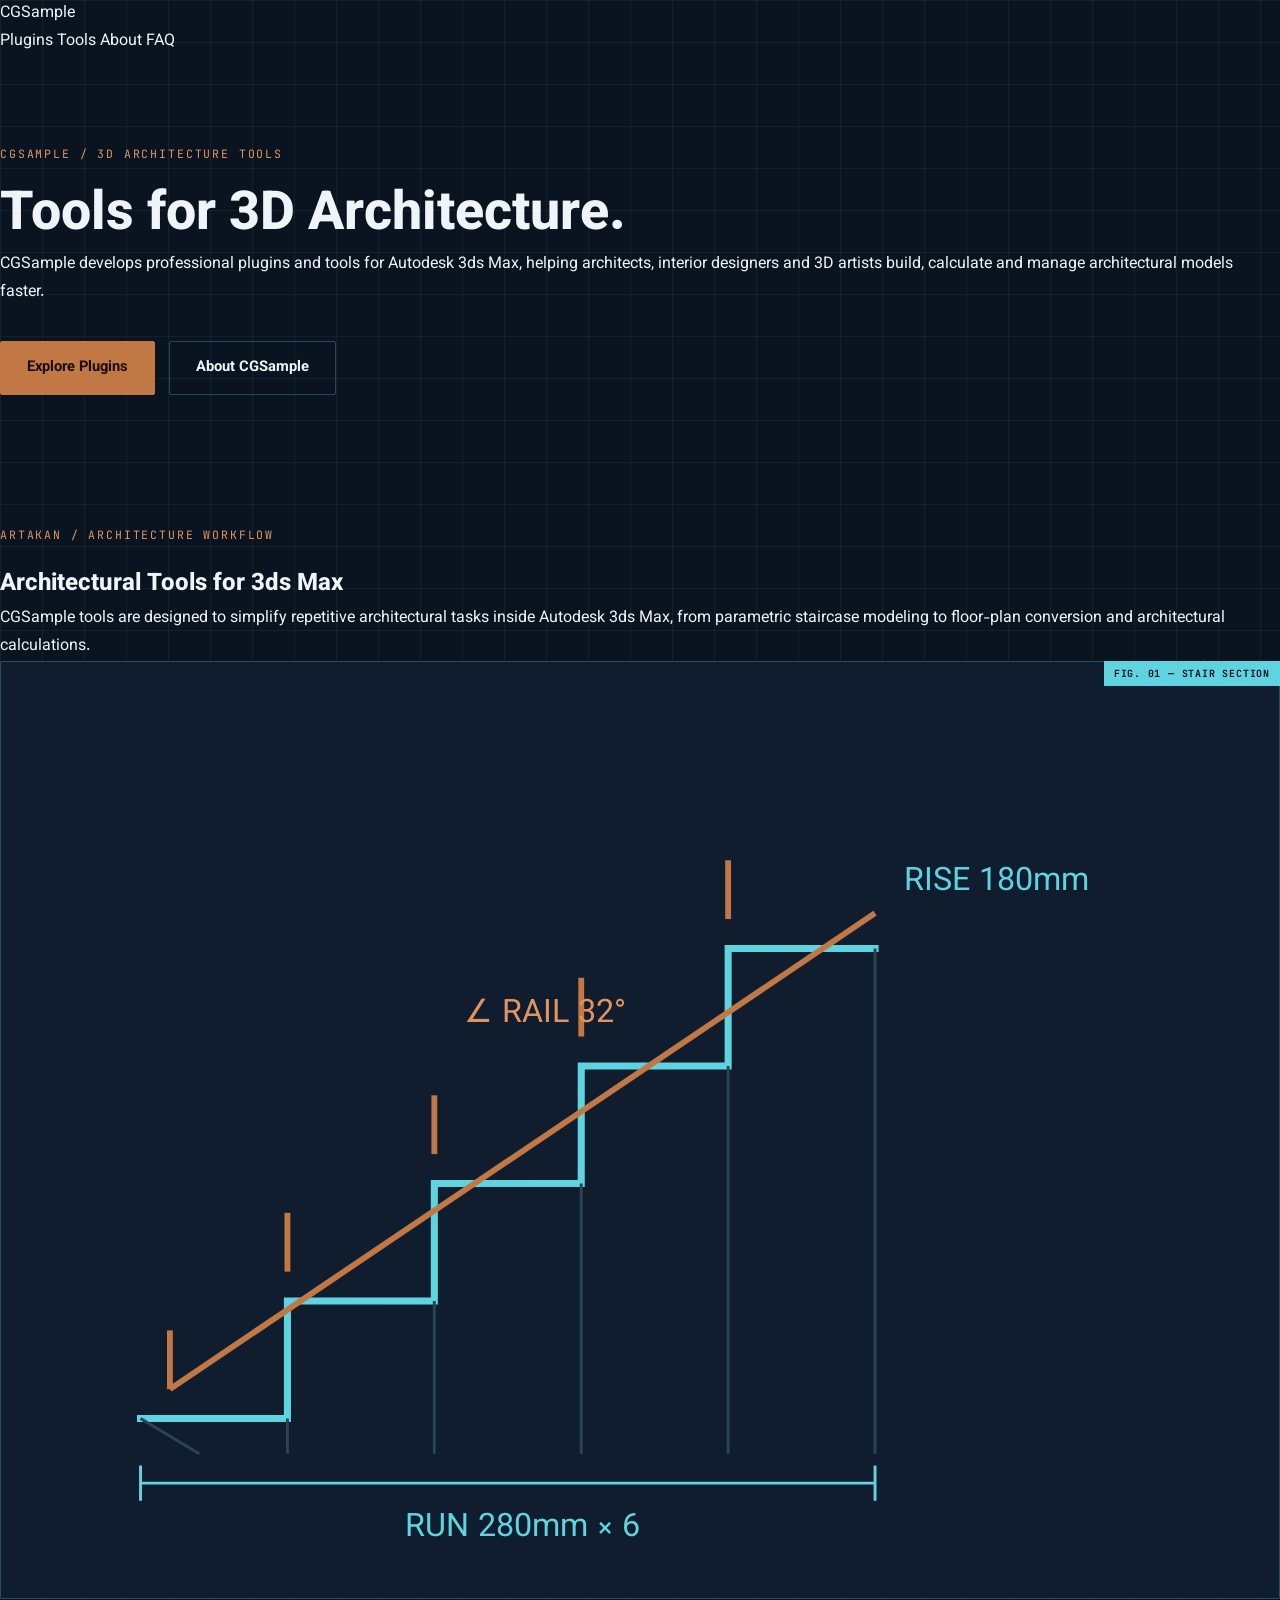
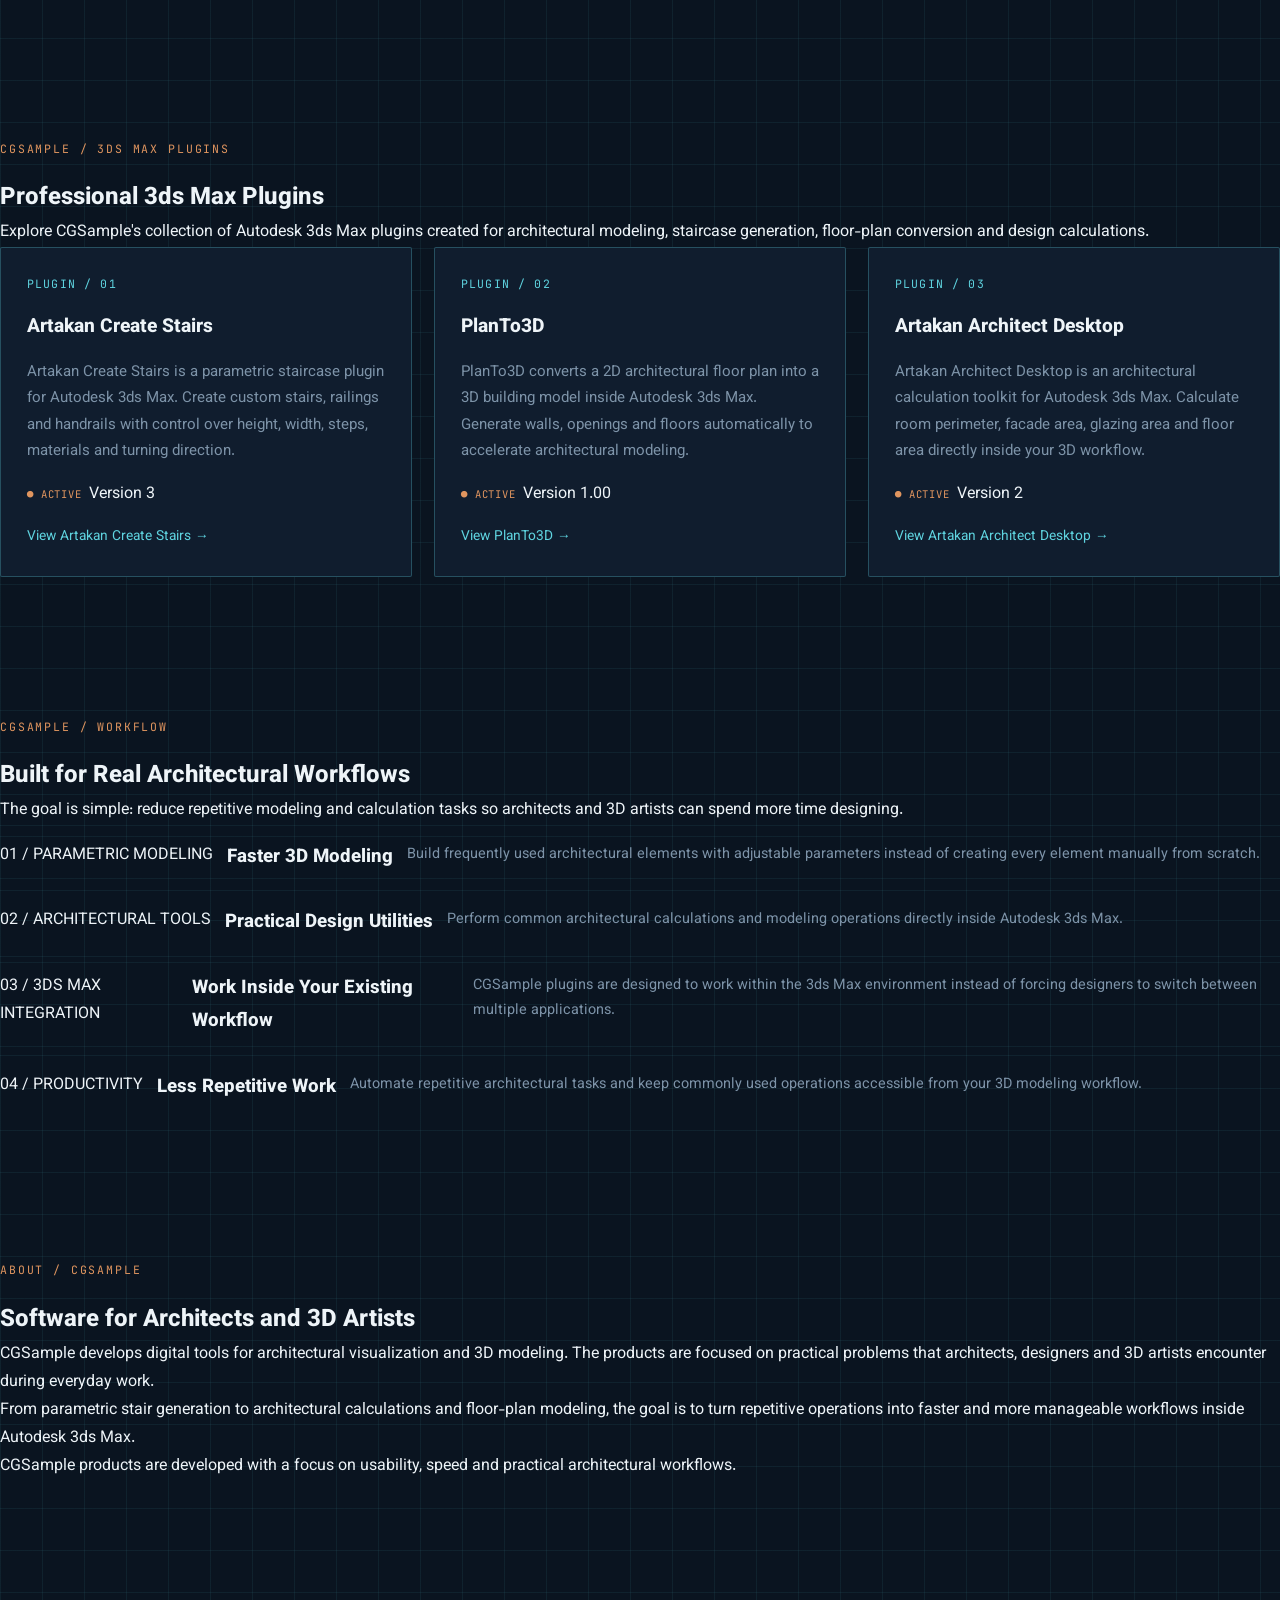
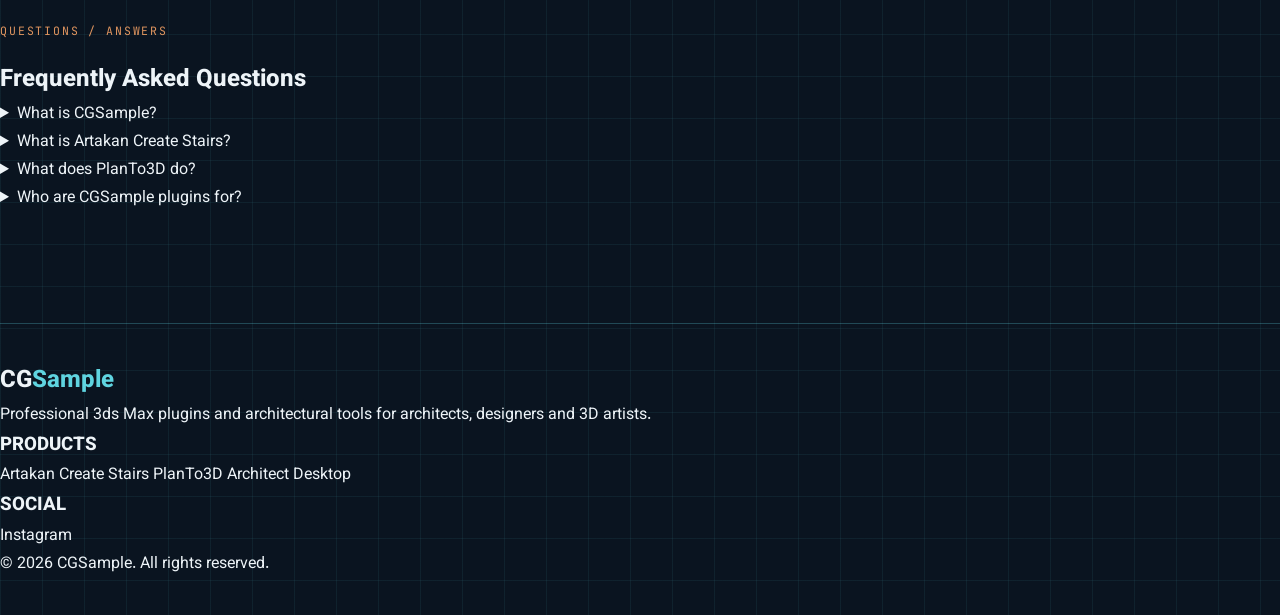
==== commit 91752166: "Add files via upload" ====
--- a/index.html
+++ b/index.html
@@ -188,549 +188,7 @@
     }
   }
   </script>
-
-
-  <!-- =========================
-       STYLES
-  ========================== -->
-
-  <style>
-
-    :root {
-      --bg: #080d12;
-      --bg-soft: #0d141b;
-      --card: #101a22;
-      --border: #20303c;
-      --text: #e8f0f3;
-      --muted: #8b9ca5;
-      --cyan: #5fd4e0;
-      --orange: #c17845;
-      --orange-light: #e0955f;
-      --max-width: 1180px;
-    }
-
-    * {
-      box-sizing: border-box;
-      margin: 0;
-      padding: 0;
-    }
-
-    html {
-      scroll-behavior: smooth;
-    }
-
-    body {
-      background: var(--bg);
-      color: var(--text);
-      font-family: "JetBrains Mono", monospace;
-      line-height: 1.7;
-    }
-
-    a {
-      color: inherit;
-      text-decoration: none;
-    }
-
-    img {
-      max-width: 100%;
-      display: block;
-    }
-
-    .container {
-      width: min(100% - 40px, var(--max-width));
-      margin-inline: auto;
-    }
-
-
-    /* =========================
-       HEADER
-    ========================== */
-
-    header {
-      border-bottom: 1px solid var(--border);
-      background: rgba(8, 13, 18, .92);
-      position: sticky;
-      top: 0;
-      z-index: 100;
-      backdrop-filter: blur(12px);
-    }
-
-    .nav {
-      min-height: 76px;
-      display: flex;
-      align-items: center;
-      justify-content: space-between;
-      gap: 30px;
-    }
-
-    .logo {
-      font-size: 20px;
-      font-weight: 700;
-      letter-spacing: -1px;
-    }
-
-    .logo span {
-      color: var(--cyan);
-    }
-
-    nav {
-      display: flex;
-      align-items: center;
-      gap: 26px;
-    }
-
-    nav a {
-      color: var(--muted);
-      font-size: 13px;
-      transition: color .2s ease;
-    }
-
-    nav a:hover {
-      color: var(--cyan);
-    }
-
-
-    /* =========================
-       HERO
-    ========================== */
-
-    .hero {
-      padding: 110px 0 90px;
-      border-bottom: 1px solid var(--border);
-    }
-
-    .eyebrow {
-      display: inline-block;
-      color: var(--cyan);
-      font-size: 11px;
-      letter-spacing: 1.5px;
-      margin-bottom: 22px;
-    }
-
-    .hero h1 {
-      max-width: 850px;
-      font-size: clamp(42px, 7vw, 82px);
-      line-height: 1.05;
-      letter-spacing: -4px;
-      margin-bottom: 28px;
-    }
-
-    .hero h1 span {
-      color: var(--cyan);
-    }
-
-    .hero-description {
-      max-width: 700px;
-      color: var(--muted);
-      font-size: 15px;
-      line-height: 2;
-    }
-
-    .hero-actions {
-      display: flex;
-      flex-wrap: wrap;
-      gap: 14px;
-      margin-top: 38px;
-    }
-
-    .btn {
-      display: inline-flex;
-      align-items: center;
-      justify-content: center;
-      min-height: 46px;
-      padding: 0 22px;
-      border: 1px solid var(--border);
-      font-size: 12px;
-      transition: all .2s ease;
-    }
-
-    .btn-primary {
-      background: var(--cyan);
-      color: #071014;
-      border-color: var(--cyan);
-    }
-
-    .btn-primary:hover {
-      background: transparent;
-      color: var(--cyan);
-    }
-
-    .btn-secondary {
-      color: var(--muted);
-    }
-
-    .btn-secondary:hover {
-      color: var(--cyan);
-      border-color: var(--cyan);
-    }
-
-
-    /* =========================
-       SECTION
-    ========================== */
-
-    section {
-      padding: 90px 0;
-      border-bottom: 1px solid var(--border);
-    }
-
-    .section-header {
-      max-width: 780px;
-      margin-bottom: 48px;
-    }
-
-    .section-header h2 {
-      font-size: clamp(28px, 4vw, 48px);
-      line-height: 1.15;
-      letter-spacing: -2px;
-      margin-bottom: 20px;
-    }
-
-    .section-description {
-      color: var(--muted);
-      font-size: 14px;
-      line-height: 2;
-    }
-
-
-    /* =========================
-       BLUEPRINT
-    ========================== */
-
-    .blueprint-card {
-      border: 1px solid var(--border);
-      background:
-        linear-gradient(
-          rgba(95, 212, 224, .025) 1px,
-          transparent 1px
-        ),
-        linear-gradient(
-          90deg,
-          rgba(95, 212, 224, .025) 1px,
-          transparent 1px
-        ),
-        var(--bg-soft);
-
-      background-size: 30px 30px;
-      padding: 28px;
-      overflow: hidden;
-    }
-
-    .tag {
-      color: var(--cyan);
-      font-size: 10px;
-      letter-spacing: 1.4px;
-    }
-
-    .stair-draw {
-      width: 100%;
-      height: auto;
-      min-height: 300px;
-      margin-top: 10px;
-    }
-
-
-    /* =========================
-       PLUGINS
-    ========================== */
-
-    .grid-3 {
-      display: grid;
-      grid-template-columns: repeat(3, 1fr);
-      gap: 18px;
-    }
-
-    .card {
-      position: relative;
-      border: 1px solid var(--border);
-      background: var(--card);
-      padding: 30px;
-      min-height: 390px;
-      display: flex;
-      flex-direction: column;
-    }
-
-    .card::before {
-      content: "";
-      position: absolute;
-      top: -1px;
-      left: -1px;
-      width: 40px;
-      height: 1px;
-      background: var(--cyan);
-    }
-
-    .num {
-      color: var(--orange);
-      font-size: 10px;
-      letter-spacing: 1px;
-      margin-bottom: 28px;
-    }
-
-    .card h3 {
-      font-size: 22px;
-      line-height: 1.3;
-      margin-bottom: 18px;
-    }
-
-    .card h3 a:hover {
-      color: var(--cyan);
-    }
-
-    .card p {
-      color: var(--muted);
-      font-size: 12px;
-      line-height: 2;
-    }
-
-    .plugin-meta {
-      display: flex;
-      align-items: center;
-      gap: 14px;
-      margin-top: auto;
-      padding-top: 30px;
-    }
-
-    .status {
-      color: #72d8a0;
-      font-size: 10px;
-    }
-
-    .version {
-      color: var(--muted);
-      font-size: 10px;
-    }
-
-    .card-link {
-      display: inline-block;
-      color: var(--cyan);
-      font-size: 11px;
-      margin-top: 18px;
-    }
-
-    .card-link:hover {
-      color: var(--orange-light);
-    }
-
-
-    /* =========================
-       ABOUT
-    ========================== */
-
-    .about-grid {
-      display: grid;
-      grid-template-columns: 1fr 1fr;
-      gap: 70px;
-      align-items: start;
-    }
-
-    .about-grid h2 {
-      font-size: 38px;
-      line-height: 1.2;
-      letter-spacing: -2px;
-    }
-
-    .about-text {
-      color: var(--muted);
-      font-size: 13px;
-      line-height: 2.1;
-    }
-
-    .about-text p + p {
-      margin-top: 20px;
-    }
-
-
-    /* =========================
-       FEATURES
-    ========================== */
-
-    .feature-grid {
-      display: grid;
-      grid-template-columns: repeat(2, 1fr);
-      gap: 18px;
-    }
-
-    .feature {
-      border: 1px solid var(--border);
-      padding: 28px;
-      background: var(--bg-soft);
-    }
-
-    .feature-number {
-      color: var(--orange);
-      font-size: 11px;
-    }
-
-    .feature h3 {
-      margin: 15px 0 10px;
-      font-size: 18px;
-    }
-
-    .feature p {
-      color: var(--muted);
-      font-size: 12px;
-      line-height: 2;
-    }
-
-
-    /* =========================
-       FAQ
-    ========================== */
-
-    .faq {
-      max-width: 850px;
-    }
-
-    details {
-      border-top: 1px solid var(--border);
-      padding: 22px 0;
-    }
-
-    details:last-child {
-      border-bottom: 1px solid var(--border);
-    }
-
-    summary {
-      cursor: pointer;
-      font-size: 14px;
-      font-weight: 600;
-    }
-
-    details p {
-      color: var(--muted);
-      font-size: 12px;
-      line-height: 2;
-      padding-top: 16px;
-    }
-
-
-    /* =========================
-       FOOTER
-    ========================== */
-
-    footer {
-      padding: 50px 0 30px;
-    }
-
-    .footer-grid {
-      display: grid;
-      grid-template-columns: 2fr 1fr 1fr;
-      gap: 50px;
-      padding-bottom: 45px;
-    }
-
-    .footer-brand {
-      max-width: 420px;
-    }
-
-    .footer-brand h2 {
-      font-size: 24px;
-      margin-bottom: 15px;
-    }
-
-    .footer-brand p {
-      color: var(--muted);
-      font-size: 11px;
-      line-height: 2;
-    }
-
-    .footer-column h3 {
-      font-size: 11px;
-      color: var(--cyan);
-      margin-bottom: 18px;
-      letter-spacing: 1px;
-    }
-
-    .footer-column a {
-      display: block;
-      color: var(--muted);
-      font-size: 11px;
-      margin-bottom: 10px;
-    }
-
-    .footer-column a:hover {
-      color: var(--cyan);
-    }
-
-    .social-link {
-      display: inline-block !important;
-      margin-right: 15px;
-    }
-
-    .copyright {
-      border-top: 1px solid var(--border);
-      padding-top: 25px;
-      color: #64747c;
-      font-size: 10px;
-    }
-
-
-    /* =========================
-       RESPONSIVE
-    ========================== */
-
-    @media (max-width: 850px) {
-
-      .grid-3 {
-        grid-template-columns: 1fr;
-      }
-
-      .about-grid {
-        grid-template-columns: 1fr;
-        gap: 35px;
-      }
-
-      .feature-grid {
-        grid-template-columns: 1fr;
-      }
-
-      .footer-grid {
-        grid-template-columns: 1fr 1fr;
-      }
-
-      nav {
-        display: none;
-      }
-
-    }
-
-    @media (max-width: 550px) {
-
-      .container {
-        width: min(100% - 28px, var(--max-width));
-      }
-
-      .hero {
-        padding: 75px 0 60px;
-      }
-
-      .hero h1 {
-        font-size: 42px;
-        letter-spacing: -2px;
-      }
-
-      section {
-        padding: 65px 0;
-      }
-
-      .blueprint-card {
-        padding: 12px;
-      }
-
-      .stair-draw {
-        min-height: auto;
-      }
-
-      .footer-grid {
-        grid-template-columns: 1fr;
-        gap: 35px;
-      }
-
-    }
-
-  </style>
-
+<link rel="stylesheet" href="assets/style.css">
 </head>
 
 
--- a/assets/style.css
+++ b/assets/style.css
@@ -0,0 +1,226 @@
+/* ===========================================================
+   Artakan Company — design tokens
+   Concept: the site itself is a drafting sheet. Every plugin
+   is an architectural drawing: grid paper, dimension lines,
+   a title block, and a staircase that draws itself.
+   =========================================================== */
+
+@import url('https://fonts.googleapis.com/css2?family=Vazirmatn:wght@400;500;700;800;900&family=JetBrains+Mono:wght@400;500;700&display=swap');
+
+:root{
+  --bg-deep:      #0a1420;
+  --bg-panel:     #101d2e;
+  --bg-panel-2:   #0d1826;
+  --line-cyan:    #5fd4e0;
+  --line-cyan-dim:rgba(95,212,224,.28);
+  --grid-line:    rgba(95,212,224,.07);
+  --copper:       #c17845;
+  --copper-bright:#e0955f;
+  --text-primary: #eef4f8;
+  --text-muted:   #7d93a8;
+  --text-dim:     #4d6178;
+  --radius: 2px;
+}
+
+*{ box-sizing:border-box; }
+html{ scroll-behavior:smooth; }
+
+body{
+  margin:0;
+  background:
+    linear-gradient(var(--grid-line) 1px, transparent 1px),
+    linear-gradient(90deg, var(--grid-line) 1px, transparent 1px),
+    var(--bg-deep);
+  background-size: 42px 42px, 42px 42px, auto;
+  color:var(--text-primary);
+  font-family:'Vazirmatn', sans-serif;
+  direction:ltr;
+  line-height:1.75;
+}
+
+.mono{ font-family:'JetBrains Mono', monospace; direction:ltr; }
+
+a{ color:inherit; text-decoration:none; }
+img{ max-width:100%; display:block; }
+h1,h2,h3{ margin:0; font-weight:800; }
+p{ margin:0; }
+
+.wrap{ max-width:1180px; margin:0 auto; padding:0 28px; }
+
+/* ---------- title-block header ---------- */
+header.titleblock{
+  border-bottom:1px solid var(--line-cyan-dim);
+  background:rgba(10,20,32,.88);
+  backdrop-filter:blur(6px);
+  position:sticky; top:0; z-index:50;
+}
+.tb-row{
+  display:flex; align-items:center; justify-content:space-between;
+  padding:16px 0;
+}
+.tb-brand{ display:flex; align-items:center; gap:12px; }
+.tb-mark{ width:34px; height:34px; flex:none; }
+.tb-name{ font-weight:900; font-size:1.05rem; letter-spacing:.02em; }
+.tb-name span{ display:block; font-family:'JetBrains Mono',monospace; direction:ltr; font-size:.62rem; font-weight:500; color:var(--line-cyan); letter-spacing:.14em; margin-top:2px; }
+
+nav.tb-nav{ display:flex; gap:2px; align-items:center; }
+nav.tb-nav a{
+  font-size:.86rem; padding:8px 14px; border:1px solid transparent;
+  color:var(--text-muted); transition:.15s;
+}
+nav.tb-nav a:hover, nav.tb-nav a.active{
+  color:var(--line-cyan); border-color:var(--line-cyan-dim);
+  background:rgba(95,212,224,.05);
+}
+.tb-cta{
+  background:var(--copper) !important; color:#1a0e06 !important; font-weight:700;
+  border-color:var(--copper) !important;
+}
+.tb-cta:hover{ background:var(--copper-bright) !important; }
+
+/* ---------- dimension-line divider (structural device) ---------- */
+.dim{
+  display:flex; align-items:center; gap:10px;
+  color:var(--line-cyan); margin:0 0 34px;
+  font-family:'JetBrains Mono',monospace; font-size:.72rem; letter-spacing:.12em;
+  direction:ltr;
+}
+.dim::before, .dim::after{ content:''; flex:1; height:1px; background:var(--line-cyan-dim); position:relative; }
+.dim::before{ margin-left:0; }
+.dim-label{ white-space:nowrap; opacity:.85; }
+
+/* ---------- hero ---------- */
+.hero{ padding:88px 0 60px; position:relative; overflow:hidden; }
+.hero-grid{ display:grid; grid-template-columns:1.05fr .95fr; gap:56px; align-items:center; }
+.eyebrow{
+  font-family:'JetBrains Mono',monospace; direction:ltr; text-align:left;
+  font-size:.72rem; letter-spacing:.16em; color:var(--copper-bright);
+  margin-bottom:18px; display:block;
+}
+.hero h1{ font-size:clamp(2.1rem,4.2vw,3.4rem); line-height:1.28; }
+.hero h1 em{ font-style:normal; color:var(--line-cyan); }
+.hero p.lead{ color:var(--text-muted); font-size:1.05rem; margin-top:22px; max-width:52ch; }
+.hero-actions{ display:flex; gap:14px; margin-top:34px; flex-wrap:wrap; }
+
+.btn{
+  display:inline-flex; align-items:center; gap:8px;
+  padding:13px 26px; border-radius:var(--radius); font-weight:700; font-size:.92rem;
+  border:1px solid var(--line-cyan-dim); transition:.15s;
+}
+.btn-primary{ background:var(--copper); color:#1a0e06; border-color:var(--copper); }
+.btn-primary:hover{ background:var(--copper-bright); transform:translateY(-1px); }
+.btn-ghost{ color:var(--line-cyan); }
+.btn-ghost:hover{ background:rgba(95,212,224,.08); }
+
+/* staircase blueprint drawing */
+.blueprint-card{
+  border:1px solid var(--line-cyan-dim); background:var(--bg-panel);
+  border-radius:var(--radius); padding:22px; position:relative;
+}
+.blueprint-card .tag{
+  position:absolute; top:-1px; right:-1px; background:var(--line-cyan); color:#04141a;
+  font-family:'JetBrains Mono',monospace; font-size:.62rem; font-weight:700;
+  padding:4px 10px; letter-spacing:.08em; direction:ltr;
+}
+.stair-draw path, .stair-draw line{
+  stroke-dasharray: 900; stroke-dashoffset:900;
+  animation: draw 2.6s ease forwards;
+}
+.stair-draw .dim-text{ opacity:0; animation: fadein .6s ease forwards; animation-delay:2.2s; }
+@keyframes draw{ to{ stroke-dashoffset:0; } }
+@keyframes fadein{ to{ opacity:1; } }
+@media (prefers-reduced-motion:reduce){
+  .stair-draw path, .stair-draw line{ animation:none; stroke-dashoffset:0; }
+  .stair-draw .dim-text{ animation:none; opacity:1; }
+}
+
+/* ---------- sections ---------- */
+section{ padding:70px 0; }
+.section-head{ max-width:64ch; margin-bottom:44px; }
+.section-head h2{ font-size:clamp(1.5rem,2.6vw,2.1rem); }
+.section-head p{ color:var(--text-muted); margin-top:14px; }
+
+/* product cards */
+.grid-3{ display:grid; grid-template-columns:repeat(3,1fr); gap:22px; }
+.card{
+  background:var(--bg-panel); border:1px solid var(--line-cyan-dim);
+  border-radius:var(--radius); padding:26px; display:flex; flex-direction:column; gap:16px;
+  transition:.2s; position:relative; overflow:hidden;
+}
+.card:hover{ border-color:var(--line-cyan); transform:translateY(-3px); }
+.card .num{ font-family:'JetBrains Mono',monospace; color:var(--line-cyan); font-size:.72rem; letter-spacing:.1em; direction:ltr; }
+.card h3{ font-size:1.2rem; }
+.card p{ color:var(--text-muted); font-size:.94rem; }
+.card .status{
+  font-family:'JetBrains Mono',monospace; font-size:.66rem; direction:ltr;
+  color:var(--copper-bright); letter-spacing:.08em; margin-top:auto;
+}
+.card-link{ font-size:.86rem; color:var(--line-cyan); display:inline-flex; align-items:center; gap:6px; }
+
+/* feature list with dimension tick style */
+.feature-list{ display:grid; grid-template-columns:repeat(2,1fr); gap:18px; }
+.feature{ display:flex; gap:14px; align-items:flex-start; padding:16px 0; border-top:1px solid var(--grid-line); }
+.feature .idx{ font-family:'JetBrains Mono',monospace; color:var(--copper-bright); font-size:.78rem; padding-top:2px; direction:ltr; }
+.feature h4{ font-size:1rem; margin:0 0 6px; font-weight:700; }
+.feature p{ color:var(--text-muted); font-size:.9rem; }
+
+/* product hero image panel */
+.shot{
+  border:1px solid var(--line-cyan-dim); background:var(--bg-panel); border-radius:var(--radius);
+  padding:14px;
+}
+.shot img{ border-radius:1px; }
+
+/* CTA band */
+.cta-band{
+  background:var(--bg-panel); border:1px solid var(--line-cyan-dim); border-radius:var(--radius);
+  padding:44px; display:flex; align-items:center; justify-content:space-between; gap:24px; flex-wrap:wrap;
+}
+.cta-band h3{ font-size:1.4rem; }
+.cta-band p{ color:var(--text-muted); margin-top:8px; }
+
+/* about page bits */
+.stamp{
+  border:1px dashed var(--line-cyan-dim); padding:20px; border-radius:var(--radius);
+  font-family:'JetBrains Mono',monospace; font-size:.78rem; color:var(--text-muted); direction:ltr;
+  text-align:left;
+}
+
+/* footer as title-block stamp */
+footer{ border-top:1px solid var(--line-cyan-dim); padding:36px 0; margin-top:40px; }
+.foot-row{ display:flex; justify-content:space-between; flex-wrap:wrap; gap:18px; align-items:center; }
+.foot-row .mono{ color:var(--text-dim); font-size:.72rem; }
+.foot-links{ display:flex; gap:18px; }
+.foot-links a{ color:var(--text-muted); font-size:.86rem; }
+.foot-links a:hover{ color:var(--line-cyan); }
+
+/* video / tutorial cards */
+.grid-2{ display:grid; grid-template-columns:repeat(2,1fr); gap:22px; }
+.video-card{
+  background:var(--bg-panel); border:1px solid var(--line-cyan-dim); border-radius:var(--radius);
+  overflow:hidden; display:block; transition:.2s;
+}
+.video-card:hover{ border-color:var(--line-cyan); transform:translateY(-3px); }
+.video-thumb{ position:relative; aspect-ratio:16/9; background:#04141a; overflow:hidden; }
+.video-thumb img{ width:100%; height:100%; object-fit:cover; }
+.video-play{
+  position:absolute; inset:0; display:flex; align-items:center; justify-content:center;
+}
+.video-play svg{ width:52px; height:52px; filter:drop-shadow(0 2px 6px rgba(0,0,0,.5)); }
+.video-body{ padding:16px 18px; }
+.video-body h4{ font-size:.98rem; font-weight:700; margin:0 0 8px; line-height:1.4; }
+.video-meta{
+  display:flex; align-items:center; justify-content:space-between;
+  font-family:'JetBrains Mono',monospace; font-size:.68rem; letter-spacing:.06em; direction:ltr;
+}
+.video-meta .src{ color:var(--copper-bright); }
+.video-meta .watch{ color:var(--line-cyan); }
+
+@media (max-width:860px){
+  .hero-grid{ grid-template-columns:1fr; }
+  .grid-3{ grid-template-columns:1fr; }
+  .grid-2{ grid-template-columns:1fr; }
+  .feature-list{ grid-template-columns:1fr; }
+  nav.tb-nav{ display:none; }
+  .cta-band{ flex-direction:column; align-items:flex-start; }
+}
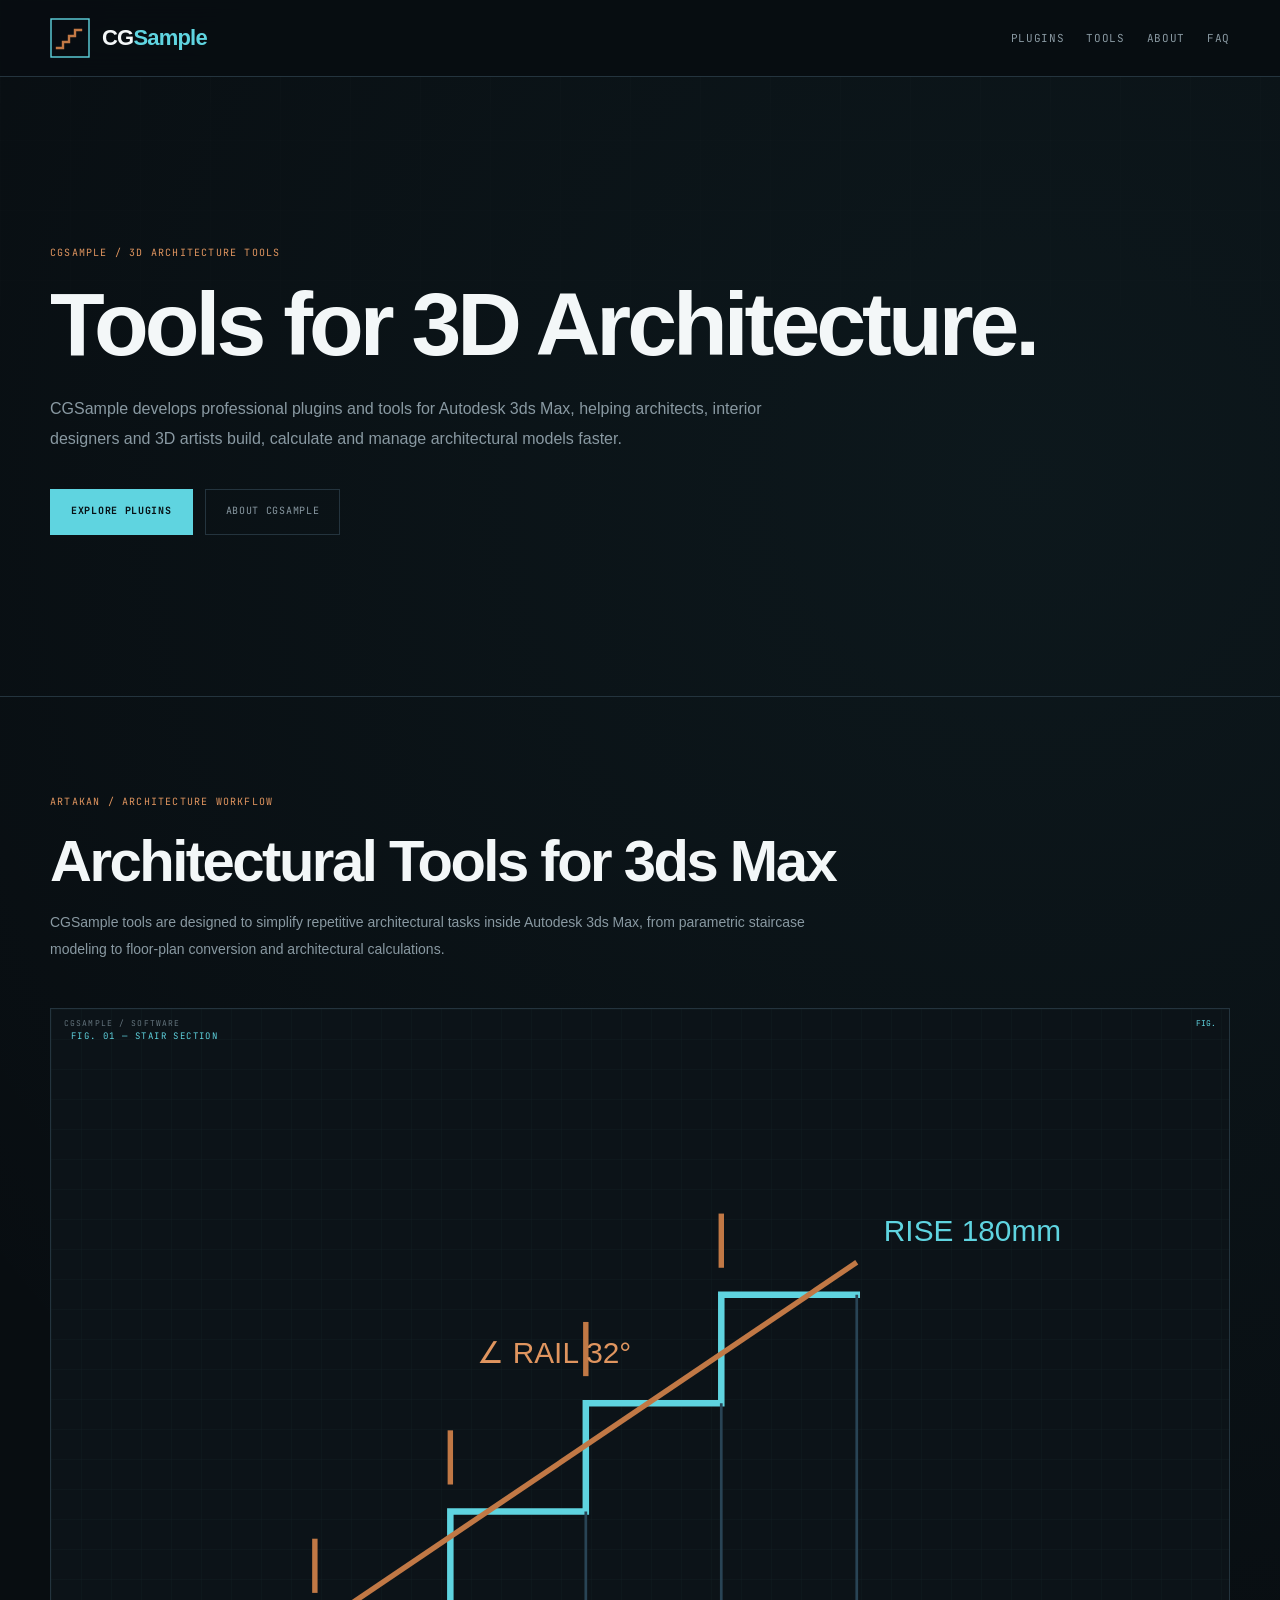
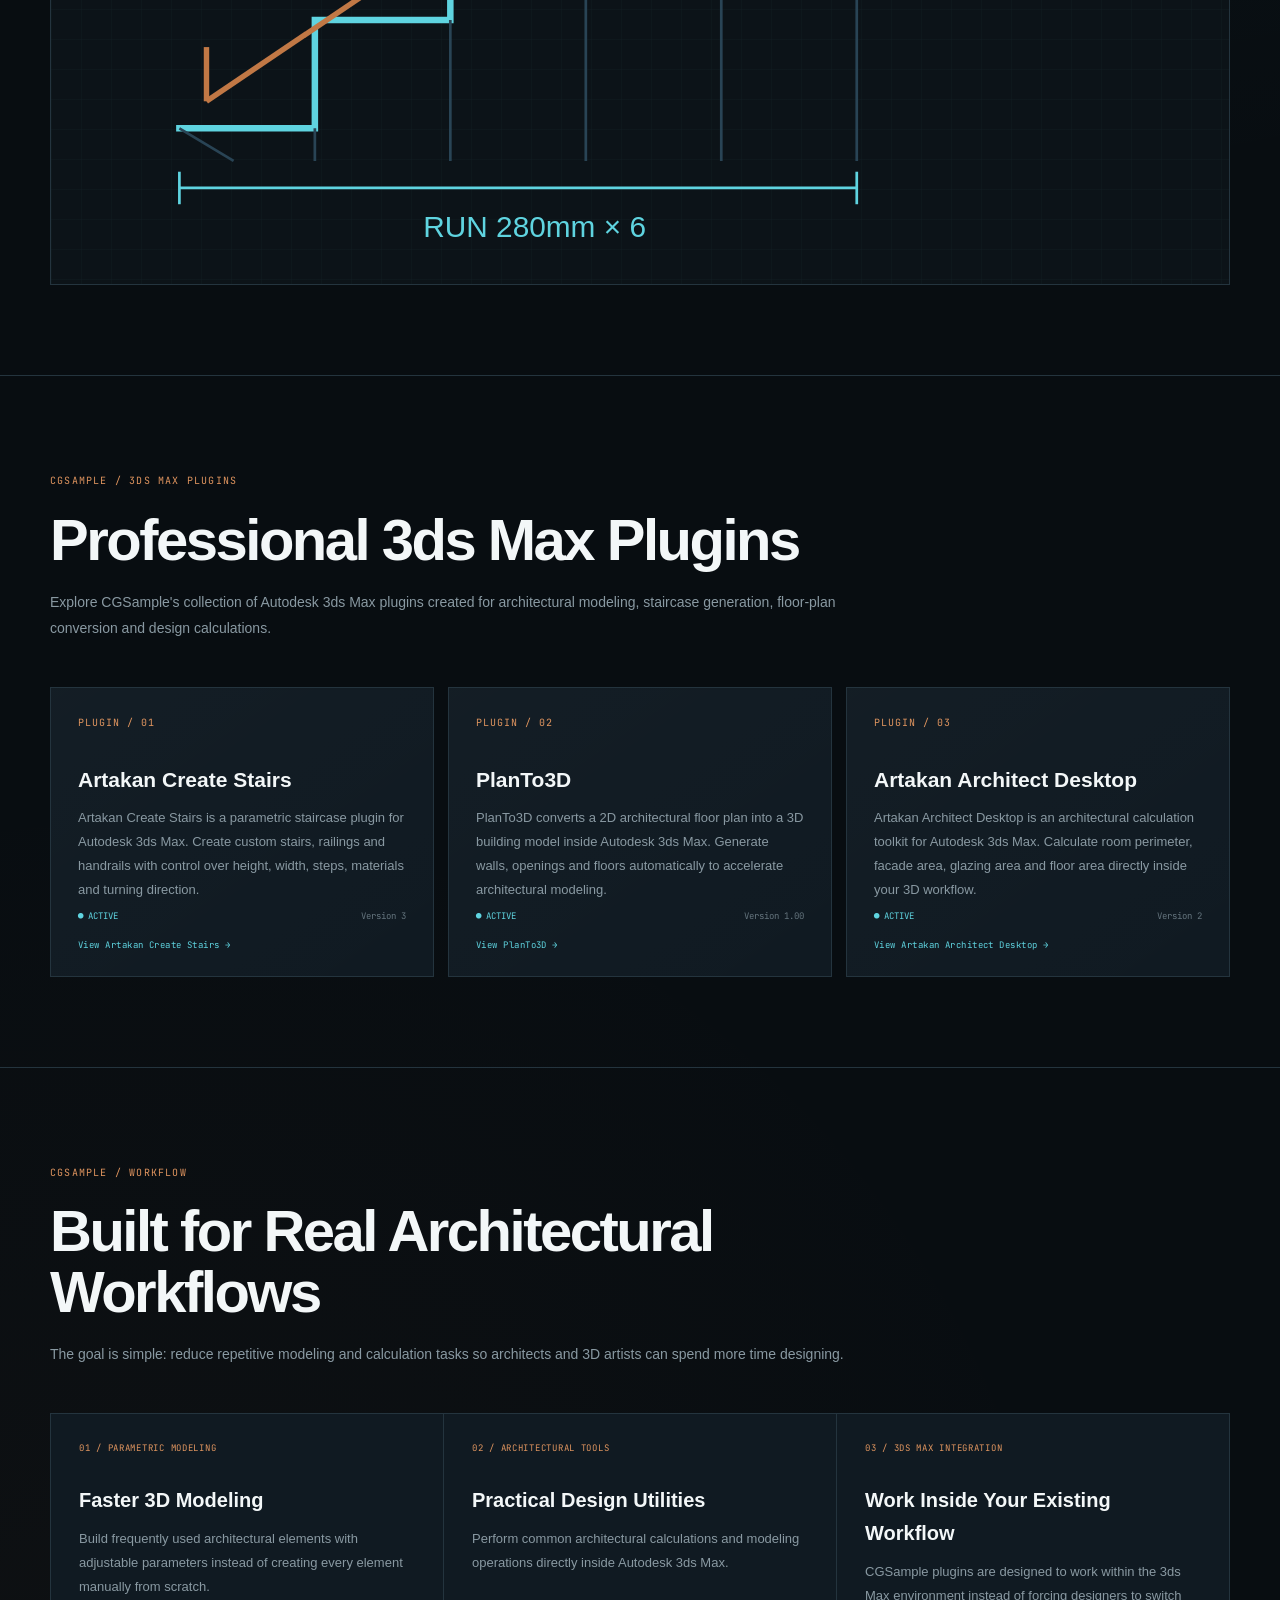
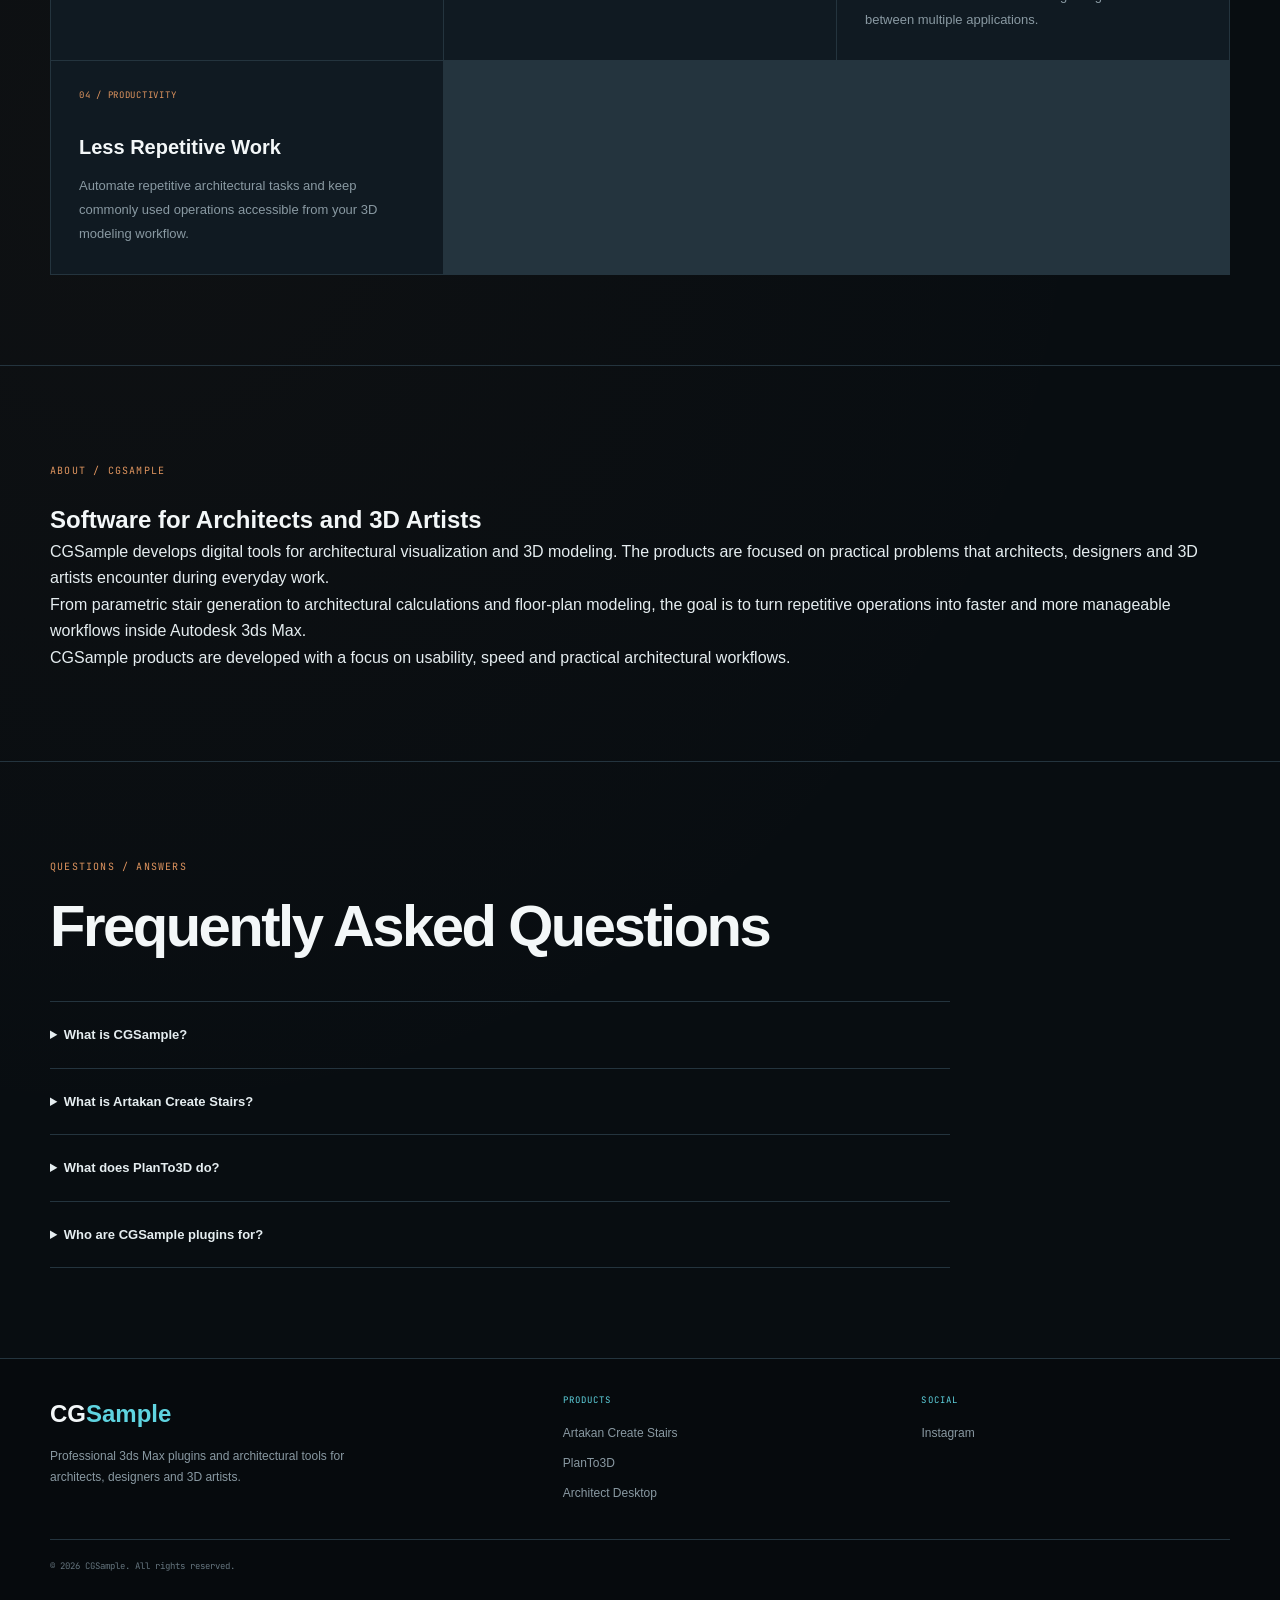
==== commit a3d6b9b0: "Add files via upload" ====
--- a/index.html
+++ b/index.html
@@ -203,13 +203,8 @@
 
     <div class="container nav">
 
-      <a
-        href="/"
-        class="logo"
-        aria-label="CGSample Home"
-      >
-        CG<span>Sample</span>
-      </a>
+       <a href="/" class="tb-brand" aria-label="CGSample Home"><svg class="tb-mark" viewBox="0 0 40 40" fill="none" aria-hidden="true"><rect x="1" y="1" width="38" height="38" stroke="#5fd4e0" stroke-width="1.4"/><path d="M7 30h6v-6h6v-6h6v-6h6" stroke="#c17845" stroke-width="2.4" stroke-linecap="square"/></svg><span class="logo">CG<span>Sample</span></span></a>
+
 
       <nav aria-label="Main navigation">
 
--- a/assets/style.css
+++ b/assets/style.css
@@ -1,226 +1,443 @@
-/* ===========================================================
-   Artakan Company — design tokens
-   Concept: the site itself is a drafting sheet. Every plugin
-   is an architectural drawing: grid paper, dimension lines,
-   a title block, and a staircase that draws itself.
-   =========================================================== */
-
-@import url('https://fonts.googleapis.com/css2?family=Vazirmatn:wght@400;500;700;800;900&family=JetBrains+Mono:wght@400;500;700&display=swap');
+@import url("https://fonts.googleapis.com/css2?family=JetBrains+Mono:wght@400;500;600;700&display=swap");
 
 :root{
-  --bg-deep:      #0a1420;
-  --bg-panel:     #101d2e;
-  --bg-panel-2:   #0d1826;
-  --line-cyan:    #5fd4e0;
-  --line-cyan-dim:rgba(95,212,224,.28);
-  --grid-line:    rgba(95,212,224,.07);
-  --copper:       #c17845;
-  --copper-bright:#e0955f;
-  --text-primary: #eef4f8;
-  --text-muted:   #7d93a8;
-  --text-dim:     #4d6178;
-  --radius: 2px;
-}
-
-*{ box-sizing:border-box; }
-html{ scroll-behavior:smooth; }
-
+  --bg:#080d11;
+  --bg-soft:#0c1318;
+  --panel:#0d161c;
+  --card:#101a22;
+  --line:#24343e;
+  --line-soft:#18262e;
+  --cyan:#5fd4e0;
+  --cyan-soft:rgba(95,212,224,.12);
+  --orange:#c17845;
+  --orange-light:#e0955f;
+  --text:#e5edf0;
+  --muted:#8999a2;
+  --muted-2:#64747d;
+  --white:#f3f7f8;
+  --green:#72d8a0;
+  --max:1180px;
+}
+
+*{box-sizing:border-box;margin:0;padding:0}
+html{scroll-behavior:smooth}
 body{
-  margin:0;
   background:
-    linear-gradient(var(--grid-line) 1px, transparent 1px),
-    linear-gradient(90deg, var(--grid-line) 1px, transparent 1px),
-    var(--bg-deep);
-  background-size: 42px 42px, 42px 42px, auto;
-  color:var(--text-primary);
-  font-family:'Vazirmatn', sans-serif;
-  direction:ltr;
-  line-height:1.75;
-}
-
-.mono{ font-family:'JetBrains Mono', monospace; direction:ltr; }
-
-a{ color:inherit; text-decoration:none; }
-img{ max-width:100%; display:block; }
-h1,h2,h3{ margin:0; font-weight:800; }
-p{ margin:0; }
-
-.wrap{ max-width:1180px; margin:0 auto; padding:0 28px; }
-
-/* ---------- title-block header ---------- */
-header.titleblock{
-  border-bottom:1px solid var(--line-cyan-dim);
-  background:rgba(10,20,32,.88);
-  backdrop-filter:blur(6px);
-  position:sticky; top:0; z-index:50;
-}
-.tb-row{
-  display:flex; align-items:center; justify-content:space-between;
-  padding:16px 0;
-}
-.tb-brand{ display:flex; align-items:center; gap:12px; }
-.tb-mark{ width:34px; height:34px; flex:none; }
-.tb-name{ font-weight:900; font-size:1.05rem; letter-spacing:.02em; }
-.tb-name span{ display:block; font-family:'JetBrains Mono',monospace; direction:ltr; font-size:.62rem; font-weight:500; color:var(--line-cyan); letter-spacing:.14em; margin-top:2px; }
-
-nav.tb-nav{ display:flex; gap:2px; align-items:center; }
-nav.tb-nav a{
-  font-size:.86rem; padding:8px 14px; border:1px solid transparent;
-  color:var(--text-muted); transition:.15s;
-}
-nav.tb-nav a:hover, nav.tb-nav a.active{
-  color:var(--line-cyan); border-color:var(--line-cyan-dim);
-  background:rgba(95,212,224,.05);
+    radial-gradient(circle at 80% 10%,rgba(95,212,224,.055),transparent 30%),
+    radial-gradient(circle at 10% 70%,rgba(193,120,69,.035),transparent 28%),
+    var(--bg);
+  color:var(--text);
+  font-family:Inter,-apple-system,BlinkMacSystemFont,"Segoe UI",sans-serif;
+  line-height:1.65;
+}
+body::before{
+  content:"";
+  position:fixed;
+  inset:0;
+  pointer-events:none;
+  opacity:.025;
+  background-image:
+    linear-gradient(rgba(255,255,255,.5) 1px,transparent 1px),
+    linear-gradient(90deg,rgba(255,255,255,.5) 1px,transparent 1px);
+  background-size:70px 70px;
+  mask-image:linear-gradient(to bottom,black,transparent 80%);
+}
+a{color:inherit;text-decoration:none}
+img{display:block;max-width:100%}
+button,input,textarea,select{font:inherit}
+.container,.wrap{width:min(calc(100% - 40px),var(--max));margin-inline:auto}
+
+/* ================= HEADER / HOME ================= */
+header,.titleblock{
+  border-bottom:1px solid var(--line);
+  background:rgba(8,13,17,.94);
+  backdrop-filter:blur(14px);
+  position:sticky;
+  top:0;
+  z-index:50;
+}
+.container.nav,.tb-row{
+  min-height:76px;
+  display:flex;
+  align-items:center;
+  justify-content:space-between;
+  gap:30px;
+}
+.logo{
+  font-size:22px;
+  font-weight:800;
+  letter-spacing:-.8px;
+  color:var(--white);
+  white-space:nowrap;
+}
+.logo span{color:var(--cyan)}
+.container.nav nav,.tb-nav{
+  display:flex;
+  align-items:center;
+  gap:22px;
+  font-family:"JetBrains Mono",monospace;
+  font-size:11px;
+  text-transform:uppercase;
+  letter-spacing:.06em;
+}
+.container.nav nav a,.tb-nav a{color:var(--muted);transition:.2s ease}
+.container.nav nav a:hover,.tb-nav a:hover,
+.tb-nav a.active{color:var(--cyan)}
+.tb-brand{
+  display:flex;
+  align-items:center;
+  gap:12px;
+  min-width:0;
+}
+.tb-mark{width:40px;height:40px;flex:0 0 auto}
+.tb-name{
+  font-size:17px;
+  font-weight:700;
+  letter-spacing:-1px;
+  white-space:nowrap;
+}
+.tb-name>span{
+  display:block;
+  color:var(--muted);
+  font-size:8px;
+  font-weight:400;
+  letter-spacing:1.1px;
+  margin-top:2px;
 }
 .tb-cta{
-  background:var(--copper) !important; color:#1a0e06 !important; font-weight:700;
-  border-color:var(--copper) !important;
-}
-.tb-cta:hover{ background:var(--copper-bright) !important; }
-
-/* ---------- dimension-line divider (structural device) ---------- */
+  color:var(--cyan)!important;
+  border:1px solid var(--cyan);
+  padding:8px 13px;
+}
+.tb-cta:hover{background:var(--cyan-soft)}
+
+/* ================= COMMON TYPE ================= */
+.eyebrow,.dim-label,.num,.status,.mono,.video-meta,.spec-label,.tag,
+.plugin-meta,.version,.card-link,.shot-caption{
+  font-family:"JetBrains Mono","SFMono-Regular",Consolas,monospace;
+}
+h1,h2,h3,h4{color:var(--white)}
+h1 em{color:var(--cyan);font-style:normal}
+.lead,.hero-description,.section-description,.section-head>p{color:var(--muted)}
+
+/* ================= HERO ================= */
+.hero{
+  min-height:620px;
+  display:flex;
+  align-items:center;
+  padding:80px 0;
+  border-bottom:1px solid var(--line);
+  position:relative;
+  overflow:hidden;
+}
+.hero-grid{
+  display:grid;
+  grid-template-columns:1.05fr .95fr;
+  gap:70px;
+  align-items:center;
+}
+.eyebrow{
+  display:inline-block;
+  color:var(--orange-light);
+  font-size:10px;
+  letter-spacing:.12em;
+  margin-bottom:20px;
+}
+.hero h1{
+  font-size:clamp(50px,7vw,90px);
+  line-height:.94;
+  letter-spacing:-4px;
+  margin-bottom:28px;
+}
+.lead{max-width:680px;font-size:15px;line-height:1.9}
+.hero-description{max-width:760px;font-size:16px;line-height:1.9}
+.hero-actions{display:flex;flex-wrap:wrap;gap:12px;margin-top:34px}
+.btn{
+  display:inline-flex;
+  align-items:center;
+  justify-content:center;
+  min-height:46px;
+  padding:0 20px;
+  border:1px solid var(--line);
+  font-family:"JetBrains Mono",monospace;
+  font-size:10px;
+  text-transform:uppercase;
+  letter-spacing:.07em;
+  transition:.2s ease;
+}
+.btn-primary{background:var(--cyan);color:#071014;border-color:var(--cyan);font-weight:700}
+.btn-primary:hover{background:transparent;color:var(--cyan)}
+.btn-secondary,.btn-ghost{color:var(--muted)}
+.btn-secondary:hover,.btn-ghost:hover{color:var(--cyan);border-color:var(--cyan)}
+
+/* ================= BLUEPRINT / SHOT ================= */
+.shot,.blueprint-card{
+  position:relative;
+  border:1px solid var(--line);
+  background:
+    linear-gradient(135deg,rgba(95,212,224,.035),transparent 50%),
+    var(--panel);
+  padding:20px;
+}
+.shot::before,.blueprint-card::before{
+  content:"CGSAMPLE / SOFTWARE";
+  position:absolute;
+  top:9px;
+  left:13px;
+  color:var(--muted-2);
+  font:8px "JetBrains Mono",monospace;
+  letter-spacing:.14em;
+  z-index:2;
+}
+.shot::after,.blueprint-card::after{
+  content:"FIG.";
+  position:absolute;
+  right:13px;
+  top:9px;
+  color:var(--cyan);
+  font:8px "JetBrains Mono",monospace;
+}
+.shot>img{width:100%;height:auto;margin-top:20px;border:1px solid var(--line)}
+.blueprint-card{
+  background:
+    linear-gradient(rgba(95,212,224,.025) 1px,transparent 1px),
+    linear-gradient(90deg,rgba(95,212,224,.025) 1px,transparent 1px),
+    var(--bg-soft);
+  background-size:30px 30px;
+}
+.blueprint-card .tag{
+  display:block;
+  color:var(--cyan);
+  font-size:9px;
+  letter-spacing:1.4px;
+  margin-bottom:8px;
+}
+.stair-draw{width:100%;height:auto;display:block}
+
+/* ================= SVG FLOOR PLAN ================= */
+.floor-plan{width:100%;height:auto;display:block;background:#0a1116;border:1px solid var(--line-soft)}
+.plan-grid{stroke:#17262e;stroke-width:.6;opacity:.55}
+.plan-walls{stroke:var(--cyan);stroke-width:2;stroke-linecap:square;stroke-linejoin:miter}
+.plan-heavy{stroke:#8de4eb;stroke-width:4;stroke-linecap:square;fill:none}
+.plan-windows{stroke:var(--cyan);stroke-width:7;stroke-linecap:square;opacity:.9}
+.plan-doors{stroke:var(--orange);stroke-width:1.6;fill:none}
+.plan-furniture{stroke:#294455;stroke-width:1.5;fill:rgba(95,212,224,.025)}
+.plan-labels{fill:#536873;font-family:"JetBrains Mono",monospace;font-size:9px;letter-spacing:1.5px}
+.plan-dimensions{stroke:var(--cyan);stroke-width:1;fill:none}
+.plan-dimensions text{fill:var(--cyan);stroke:none;font-family:"JetBrains Mono",monospace;font-size:10px}
+.plan-markers{fill:var(--orange-light);stroke:#0a1116;stroke-width:2;animation:markerPulse 2s ease-in-out infinite}
+@keyframes markerPulse{0%,100%{opacity:.35}50%{opacity:1}}
+.plan-route{stroke:var(--orange);stroke-width:2;stroke-dasharray:7 8;fill:none;opacity:.9;animation:routeMove 7s linear infinite}
+@keyframes routeMove{to{stroke-dashoffset:-120}}
+.plan-cursor{fill:var(--orange-light);stroke:#0a1116;stroke-width:3;animation:cursorMove 7s linear infinite}
+@keyframes cursorMove{
+  0%{transform:translate(0,0)}
+  20%{transform:translate(65px,0)}
+  42%{transform:translate(185px,-130px)}
+  65%{transform:translate(355px,-175px)}
+  84%{transform:translate(435px,-235px)}
+  100%{transform:translate(475px,-235px)}
+}
+.plan-note{stroke:var(--orange);stroke-width:1;fill:none}
+.plan-note text{stroke:none;fill:var(--orange-light);font-family:"JetBrains Mono",monospace;font-size:9px;letter-spacing:1px}
+.shot-caption{display:flex;justify-content:space-between;gap:15px;padding:12px 2px 0;color:#52656f;font-size:8px;letter-spacing:.12em}
+.shot-caption span:last-child{color:var(--cyan)}
+
+/* ================= HOME SECTIONS ================= */
+section{padding:90px 0;border-bottom:1px solid var(--line)}
+.section-header,.section-head{max-width:800px;margin-bottom:45px}
+.section-header h2,.section-head h2{
+  font-size:clamp(32px,5vw,58px);
+  line-height:1.05;
+  letter-spacing:-2.5px;
+  margin-bottom:18px;
+}
+.section-description,.section-head>p{font-size:14px;line-height:1.9}
 .dim{
-  display:flex; align-items:center; gap:10px;
-  color:var(--line-cyan); margin:0 0 34px;
-  font-family:'JetBrains Mono',monospace; font-size:.72rem; letter-spacing:.12em;
-  direction:ltr;
-}
-.dim::before, .dim::after{ content:''; flex:1; height:1px; background:var(--line-cyan-dim); position:relative; }
-.dim::before{ margin-left:0; }
-.dim-label{ white-space:nowrap; opacity:.85; }
-
-/* ---------- hero ---------- */
-.hero{ padding:88px 0 60px; position:relative; overflow:hidden; }
-.hero-grid{ display:grid; grid-template-columns:1.05fr .95fr; gap:56px; align-items:center; }
-.eyebrow{
-  font-family:'JetBrains Mono',monospace; direction:ltr; text-align:left;
-  font-size:.72rem; letter-spacing:.16em; color:var(--copper-bright);
-  margin-bottom:18px; display:block;
-}
-.hero h1{ font-size:clamp(2.1rem,4.2vw,3.4rem); line-height:1.28; }
-.hero h1 em{ font-style:normal; color:var(--line-cyan); }
-.hero p.lead{ color:var(--text-muted); font-size:1.05rem; margin-top:22px; max-width:52ch; }
-.hero-actions{ display:flex; gap:14px; margin-top:34px; flex-wrap:wrap; }
-
-.btn{
-  display:inline-flex; align-items:center; gap:8px;
-  padding:13px 26px; border-radius:var(--radius); font-weight:700; font-size:.92rem;
-  border:1px solid var(--line-cyan-dim); transition:.15s;
-}
-.btn-primary{ background:var(--copper); color:#1a0e06; border-color:var(--copper); }
-.btn-primary:hover{ background:var(--copper-bright); transform:translateY(-1px); }
-.btn-ghost{ color:var(--line-cyan); }
-.btn-ghost:hover{ background:rgba(95,212,224,.08); }
-
-/* staircase blueprint drawing */
-.blueprint-card{
-  border:1px solid var(--line-cyan-dim); background:var(--bg-panel);
-  border-radius:var(--radius); padding:22px; position:relative;
-}
-.blueprint-card .tag{
-  position:absolute; top:-1px; right:-1px; background:var(--line-cyan); color:#04141a;
-  font-family:'JetBrains Mono',monospace; font-size:.62rem; font-weight:700;
-  padding:4px 10px; letter-spacing:.08em; direction:ltr;
-}
-.stair-draw path, .stair-draw line{
-  stroke-dasharray: 900; stroke-dashoffset:900;
-  animation: draw 2.6s ease forwards;
-}
-.stair-draw .dim-text{ opacity:0; animation: fadein .6s ease forwards; animation-delay:2.2s; }
-@keyframes draw{ to{ stroke-dashoffset:0; } }
-@keyframes fadein{ to{ opacity:1; } }
-@media (prefers-reduced-motion:reduce){
-  .stair-draw path, .stair-draw line{ animation:none; stroke-dashoffset:0; }
-  .stair-draw .dim-text{ animation:none; opacity:1; }
-}
-
-/* ---------- sections ---------- */
-section{ padding:70px 0; }
-.section-head{ max-width:64ch; margin-bottom:44px; }
-.section-head h2{ font-size:clamp(1.5rem,2.6vw,2.1rem); }
-.section-head p{ color:var(--text-muted); margin-top:14px; }
-
-/* product cards */
-.grid-3{ display:grid; grid-template-columns:repeat(3,1fr); gap:22px; }
+  display:flex;
+  align-items:center;
+  gap:18px;
+  margin-bottom:30px;
+}
+.dim::after{content:"";height:1px;background:var(--line);flex:1}
+.dim-label{color:var(--cyan);font-size:9px;letter-spacing:.14em}
+.breadcrumb{padding-top:28px;font:10px "JetBrains Mono",monospace;color:var(--muted)}
+.breadcrumb a{color:var(--cyan)}
+.breadcrumb span{margin:0 8px;color:#455963}
+
+/* ================= CARDS ================= */
+.grid-3{display:grid;grid-template-columns:repeat(3,1fr);gap:14px}
 .card{
-  background:var(--bg-panel); border:1px solid var(--line-cyan-dim);
-  border-radius:var(--radius); padding:26px; display:flex; flex-direction:column; gap:16px;
-  transition:.2s; position:relative; overflow:hidden;
-}
-.card:hover{ border-color:var(--line-cyan); transform:translateY(-3px); }
-.card .num{ font-family:'JetBrains Mono',monospace; color:var(--line-cyan); font-size:.72rem; letter-spacing:.1em; direction:ltr; }
-.card h3{ font-size:1.2rem; }
-.card p{ color:var(--text-muted); font-size:.94rem; }
+  position:relative;
+  min-height:290px;
+  padding:27px;
+  border:1px solid var(--line);
+  background:linear-gradient(145deg,rgba(255,255,255,.015),transparent),var(--card);
+  transition:.25s ease;
+}
+.card:hover{border-color:#38515d;transform:translateY(-3px)}
+.card h3{font-size:21px;line-height:1.3;margin-bottom:12px}
+.card h3 a:hover{color:var(--cyan)}
+.card p{color:var(--muted);font-size:13px;line-height:1.85}
+.num{display:block;color:var(--orange-light);font-size:10px;letter-spacing:.1em;margin-bottom:35px}
+.plugin-meta{
+  position:absolute;
+  left:27px;
+  right:27px;
+  bottom:52px;
+  display:flex;
+  justify-content:space-between;
+  gap:15px;
+  font-size:9px;
+}
+.status{color:var(--cyan)}
+.version{color:var(--muted-2)}
 .card .status{
-  font-family:'JetBrains Mono',monospace; font-size:.66rem; direction:ltr;
-  color:var(--copper-bright); letter-spacing:.08em; margin-top:auto;
-}
-.card-link{ font-size:.86rem; color:var(--line-cyan); display:inline-flex; align-items:center; gap:6px; }
-
-/* feature list with dimension tick style */
-.feature-list{ display:grid; grid-template-columns:repeat(2,1fr); gap:18px; }
-.feature{ display:flex; gap:14px; align-items:flex-start; padding:16px 0; border-top:1px solid var(--grid-line); }
-.feature .idx{ font-family:'JetBrains Mono',monospace; color:var(--copper-bright); font-size:.78rem; padding-top:2px; direction:ltr; }
-.feature h4{ font-size:1rem; margin:0 0 6px; font-weight:700; }
-.feature p{ color:var(--text-muted); font-size:.9rem; }
-
-/* product hero image panel */
-.shot{
-  border:1px solid var(--line-cyan-dim); background:var(--bg-panel); border-radius:var(--radius);
-  padding:14px;
-}
-.shot img{ border-radius:1px; }
-
-/* CTA band */
+  position:static;
+  font-size:9px;
+}
+.card-link{
+  position:absolute;
+  left:27px;
+  bottom:23px;
+  color:var(--cyan);
+  font-size:9px;
+  letter-spacing:.05em;
+}
+.card-link:hover{color:var(--orange-light)}
+.feature-grid{display:grid;grid-template-columns:repeat(3,1fr);gap:1px;background:var(--line);border:1px solid var(--line)}
+.feature{
+  padding:28px;
+  background:var(--card);
+}
+.feature-number{display:block;color:var(--orange-light);font:9px "JetBrains Mono",monospace;letter-spacing:.08em;margin-bottom:30px}
+.feature h3{font-size:20px;margin-bottom:10px}
+.feature p{color:var(--muted);font-size:13px;line-height:1.85}
+
+/* ================= FEATURE LIST ================= */
+.feature-list{
+  border-top:1px solid var(--line);
+}
+.feature-list>.feature{
+  display:grid;
+  grid-template-columns:50px 1fr;
+  gap:20px;
+  padding:27px 0;
+  border-bottom:1px solid var(--line);
+  background:transparent;
+}
+.idx{color:var(--orange-light);font:11px "JetBrains Mono",monospace}
+.feature-list h3,.feature-list h4{font-size:17px;line-height:1.4;margin-bottom:9px}
+.feature-list p{max-width:750px;color:var(--muted);font-size:12px;line-height:1.9}
+
+/* ================= TECHNICAL ================= */
+.technical{display:grid;grid-template-columns:1fr 1fr;border:1px solid var(--line);background:var(--panel)}
+.tech-copy{padding:45px;border-right:1px solid var(--line)}
+.tech-copy h2{font-size:38px;line-height:1.1;letter-spacing:-2px}
+.tech-copy p{color:var(--muted);margin-top:20px;font-size:13px;line-height:1.9}
+.tech-specs{display:grid;grid-template-columns:1fr 1fr}
+.spec{padding:30px;border-bottom:1px solid var(--line)}
+.spec:nth-child(odd){border-right:1px solid var(--line)}
+.spec-label{display:block;color:var(--muted-2);font-size:9px;letter-spacing:.12em;margin-bottom:10px}
+.spec strong{color:var(--white);font-size:14px;font-weight:500}
+
+/* ================= VIDEOS ================= */
+.grid-2{display:grid;grid-template-columns:repeat(2,1fr);gap:14px}
+.video-card{display:block;border:1px solid var(--line);background:var(--panel);transition:.25s ease}
+.video-card:hover{border-color:#38515d;transform:translateY(-3px)}
+.video-thumb{position:relative;aspect-ratio:16/9;overflow:hidden;background:#060a0d;border-bottom:1px solid var(--line)}
+.video-thumb img{width:100%;height:100%;object-fit:cover;opacity:.78;transition:.25s ease}
+.video-card:hover .video-thumb img{opacity:.95}
+.video-play{position:absolute;inset:0;display:grid;place-items:center}
+.video-play svg{width:68px;filter:drop-shadow(0 5px 20px rgba(0,0,0,.5))}
+.video-body{padding:21px}
+.video-body h3,.video-body h4{font-size:14px;line-height:1.6;margin-bottom:15px}
+.video-meta{display:flex;justify-content:space-between;align-items:center;gap:15px;font-size:9px;letter-spacing:.08em}
+.src{color:var(--orange-light)}
+.watch{color:var(--cyan)}
+
+/* ================= CTA / FAQ ================= */
 .cta-band{
-  background:var(--bg-panel); border:1px solid var(--line-cyan-dim); border-radius:var(--radius);
-  padding:44px; display:flex; align-items:center; justify-content:space-between; gap:24px; flex-wrap:wrap;
-}
-.cta-band h3{ font-size:1.4rem; }
-.cta-band p{ color:var(--text-muted); margin-top:8px; }
-
-/* about page bits */
-.stamp{
-  border:1px dashed var(--line-cyan-dim); padding:20px; border-radius:var(--radius);
-  font-family:'JetBrains Mono',monospace; font-size:.78rem; color:var(--text-muted); direction:ltr;
-  text-align:left;
-}
-
-/* footer as title-block stamp */
-footer{ border-top:1px solid var(--line-cyan-dim); padding:36px 0; margin-top:40px; }
-.foot-row{ display:flex; justify-content:space-between; flex-wrap:wrap; gap:18px; align-items:center; }
-.foot-row .mono{ color:var(--text-dim); font-size:.72rem; }
-.foot-links{ display:flex; gap:18px; }
-.foot-links a{ color:var(--text-muted); font-size:.86rem; }
-.foot-links a:hover{ color:var(--line-cyan); }
-
-/* video / tutorial cards */
-.grid-2{ display:grid; grid-template-columns:repeat(2,1fr); gap:22px; }
-.video-card{
-  background:var(--bg-panel); border:1px solid var(--line-cyan-dim); border-radius:var(--radius);
-  overflow:hidden; display:block; transition:.2s;
-}
-.video-card:hover{ border-color:var(--line-cyan); transform:translateY(-3px); }
-.video-thumb{ position:relative; aspect-ratio:16/9; background:#04141a; overflow:hidden; }
-.video-thumb img{ width:100%; height:100%; object-fit:cover; }
-.video-play{
-  position:absolute; inset:0; display:flex; align-items:center; justify-content:center;
-}
-.video-play svg{ width:52px; height:52px; filter:drop-shadow(0 2px 6px rgba(0,0,0,.5)); }
-.video-body{ padding:16px 18px; }
-.video-body h4{ font-size:.98rem; font-weight:700; margin:0 0 8px; line-height:1.4; }
-.video-meta{
-  display:flex; align-items:center; justify-content:space-between;
-  font-family:'JetBrains Mono',monospace; font-size:.68rem; letter-spacing:.06em; direction:ltr;
-}
-.video-meta .src{ color:var(--copper-bright); }
-.video-meta .watch{ color:var(--line-cyan); }
-
-@media (max-width:860px){
-  .hero-grid{ grid-template-columns:1fr; }
-  .grid-3{ grid-template-columns:1fr; }
-  .grid-2{ grid-template-columns:1fr; }
-  .feature-list{ grid-template-columns:1fr; }
-  nav.tb-nav{ display:none; }
-  .cta-band{ flex-direction:column; align-items:flex-start; }
-}
+  display:flex;
+  align-items:center;
+  justify-content:space-between;
+  gap:40px;
+  padding:38px;
+  border:1px solid var(--cyan);
+  background:linear-gradient(90deg,rgba(95,212,224,.07),transparent);
+}
+.cta-band h2,.cta-band h3{font-size:28px;letter-spacing:-1px;margin-bottom:8px}
+.cta-band p{max-width:680px;color:var(--muted);font-size:13px;line-height:1.9}
+.faq{max-width:900px}
+details{border-top:1px solid var(--line);padding:22px 0}
+details:last-child{border-bottom:1px solid var(--line)}
+summary{cursor:pointer;font-size:13px;font-weight:600}
+details p{color:var(--muted);font-size:12px;line-height:1.9;padding-top:14px;max-width:800px}
+
+/* ================= FOOTERS ================= */
+footer{padding:35px 0 28px;background:#060a0d}
+.foot-row{display:flex;justify-content:space-between;align-items:center;gap:25px}
+.mono{color:var(--muted-2);font-size:9px;letter-spacing:.08em}
+.foot-links{display:flex;flex-wrap:wrap;gap:20px}
+.foot-links a{color:var(--muted);font:10px "JetBrains Mono",monospace}
+.foot-links a:hover{color:var(--cyan)}
+.footer-grid{
+  display:grid;
+  grid-template-columns:1.5fr 1fr 1fr;
+  gap:50px;
+}
+.footer-brand h2{font-size:24px;margin-bottom:12px}
+.footer-brand p{max-width:350px;color:var(--muted);font-size:12px;line-height:1.8}
+.footer-column{display:flex;flex-direction:column;gap:10px}
+.footer-column h3{color:var(--cyan);font:9px "JetBrains Mono",monospace;letter-spacing:.12em;margin-bottom:8px}
+.footer-column a,.social-link{color:var(--muted);font-size:12px}
+.footer-column a:hover,.social-link:hover{color:var(--cyan)}
+.copyright{margin-top:35px;padding-top:20px;border-top:1px solid var(--line);color:var(--muted-2);font:9px "JetBrains Mono",monospace}
+
+/* ================= RESPONSIVE ================= */
+@media(max-width:900px){
+  .hero-grid{grid-template-columns:1fr;gap:45px}
+  .hero{min-height:auto;padding:75px 0}
+  .grid-3,.feature-grid{grid-template-columns:1fr}
+  .grid-2{grid-template-columns:1fr}
+  .technical{grid-template-columns:1fr}
+  .tech-copy{border-right:0;border-bottom:1px solid var(--line)}
+  .section-header,.section-head{max-width:none}
+  .container.nav,.tb-row{min-height:auto;padding:16px 0;align-items:flex-start}
+  .container.nav nav,.tb-nav{gap:14px;flex-wrap:wrap;justify-content:flex-end}
+}
+@media(max-width:650px){
+  .container,.wrap{width:min(calc(100% - 28px),var(--max))}
+  header,.titleblock{position:relative}
+  .container.nav,.tb-row{display:block}
+  .logo{display:inline-block;margin-bottom:15px}
+  .tb-brand{margin-bottom:15px}
+  .container.nav nav,.tb-nav{justify-content:flex-start;font-size:9px;gap:10px}
+  .tb-cta{padding:6px 8px}
+  .hero{padding:60px 0}
+  .hero h1{font-size:52px;letter-spacing:-3px}
+  .lead,.hero-description{font-size:14px}
+  section{padding:70px 0}
+  .section-header h2,.section-head h2{font-size:36px;letter-spacing:-1.8px}
+  .feature-list>.feature{grid-template-columns:35px 1fr;gap:10px}
+  .technical{display:block}
+  .tech-copy{padding:28px}
+  .tech-specs{grid-template-columns:1fr}
+  .spec{border-right:0!important}
+  .cta-band{display:block;padding:27px}
+  .cta-band .btn{width:100%;margin-top:22px}
+  .foot-row{display:block}
+  .foot-links{margin-top:18px}
+  .footer-grid{grid-template-columns:1fr;gap:30px}
+  .shot,.blueprint-card{padding:12px}
+  .plan-labels{font-size:7px}
+  .plan-dimensions text{font-size:8px}
+  .plan-note text{font-size:7px}
+}
+@media(prefers-reduced-motion:reduce){
+  *,*::before,*::after{
+    animation-duration:.01ms!important;
+    animation-iteration-count:1!important;
+    transition-duration:.01ms!important;
+  }
+}
